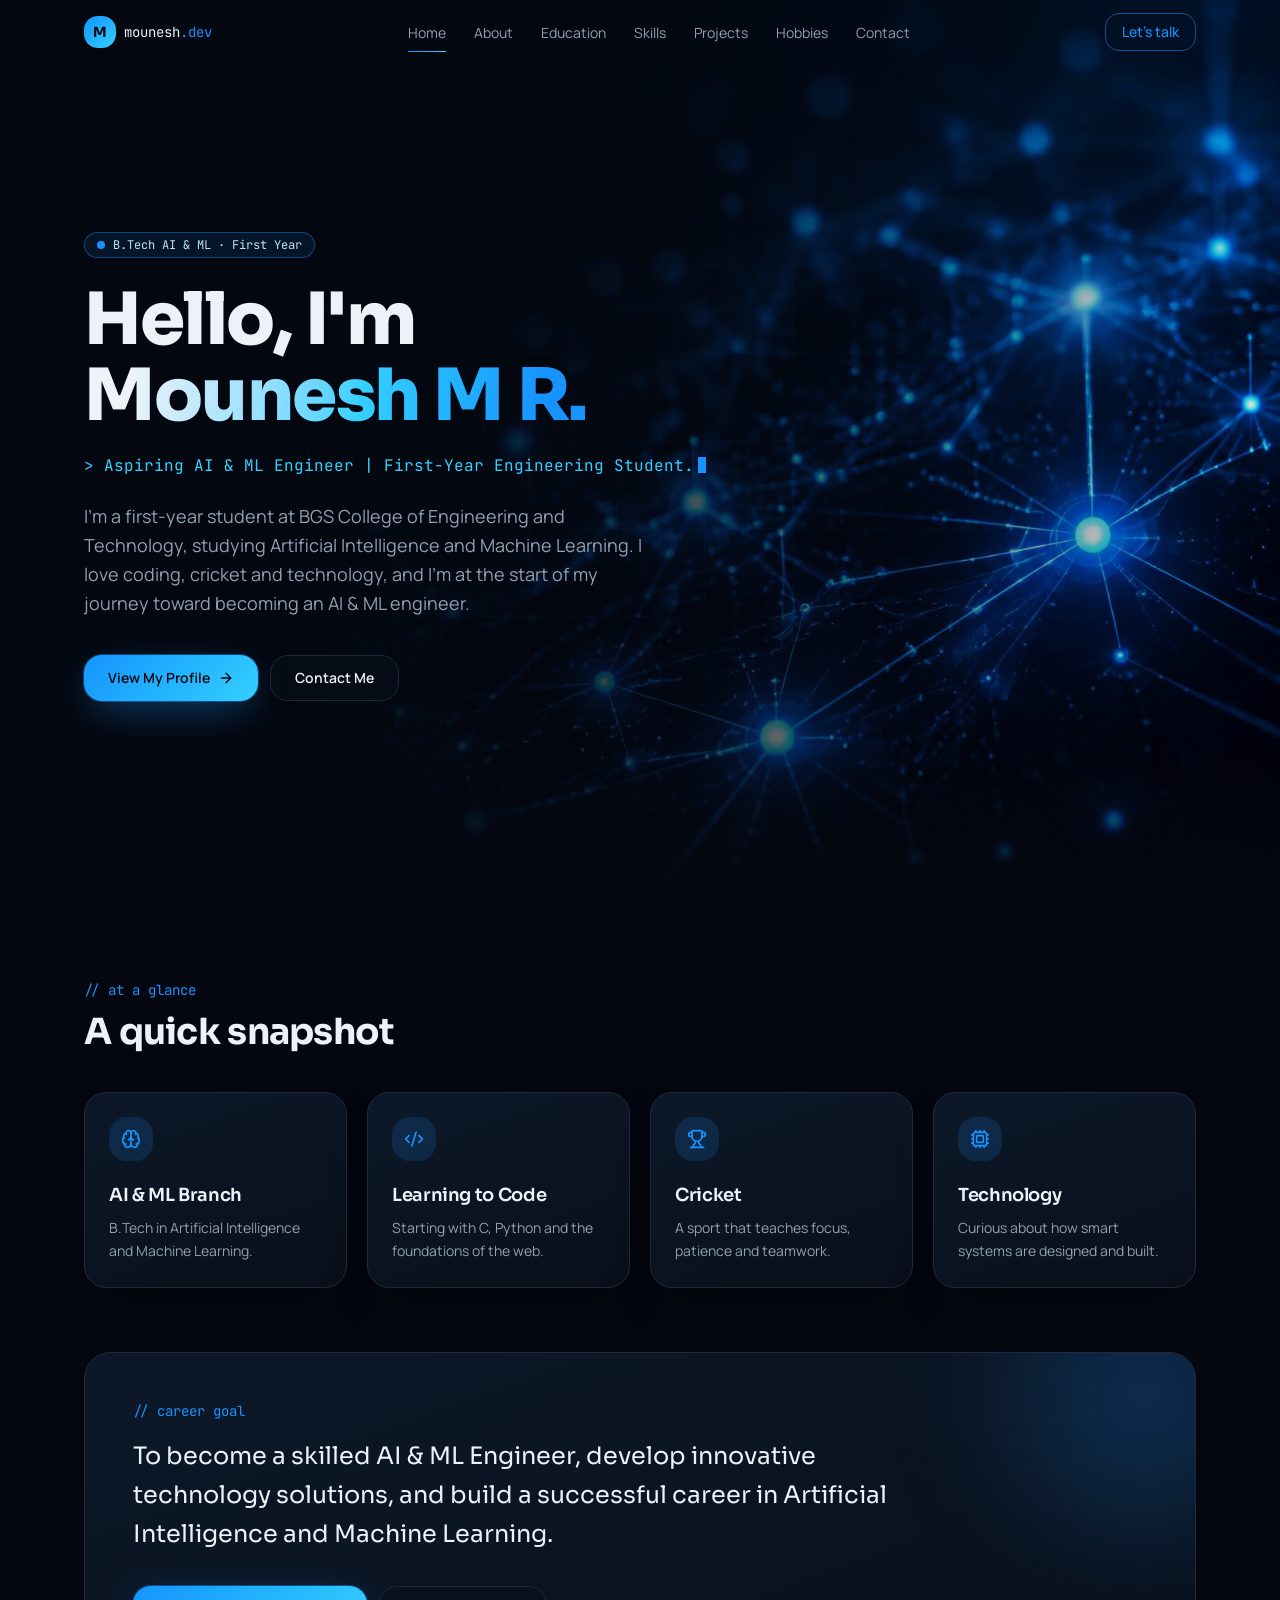
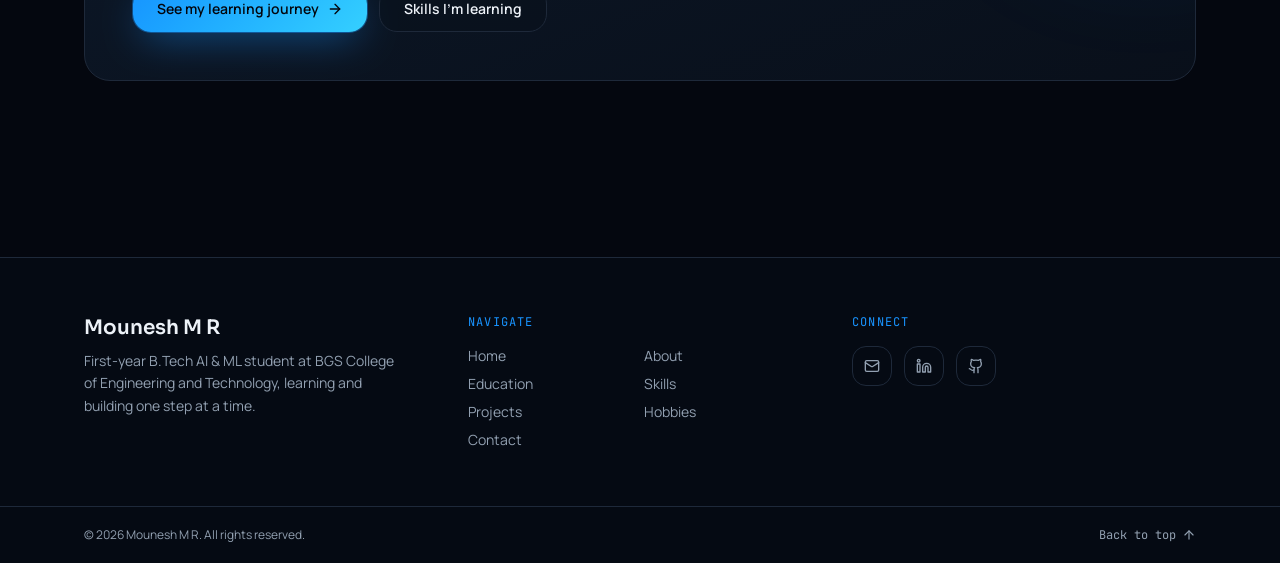
==== index.html @ 5f182b71 "Add portfolio files" ====
<!DOCTYPE html><html lang="en" data-tsd-source="/src/routes/__root.tsx:119:5"><head data-tsd-source="/src/routes/__root.tsx:120:7"><meta charSet="utf-8"/><meta name="viewport" content="width=device-width, initial-scale=1"/><link rel="preload" as="image" href="assets/hero-tech.jpg"/><link rel="stylesheet" href="https://fonts.googleapis.com/css2?family=JetBrains+Mono:wght@400;500&amp;family=Manrope:wght@400;500;600;700&amp;family=Sora:wght@500;600;700;800&amp;display=swap" data-precedence="default"/><link rel="stylesheet" href="style.css" data-precedence="default"/><title>Mounesh M R — Aspiring AI &amp; ML Engineer | Portfolio</title><meta name="author" content="Mounesh M R"/><meta property="og:type" content="website"/><meta name="twitter:card" content="summary_large_image"/><meta name="theme-color" content="#0b1020"/><meta name="description" content="Hello, I&#x27;m Mounesh M R — a first-year B.Tech AI &amp; ML student at BGS College of Engineering and Technology."/><meta property="og:title" content="Mounesh M R — Aspiring AI &amp; ML Engineer"/><meta property="og:description" content="First-year engineering student exploring coding, AI and machine learning."/><link rel="preconnect" href="https://fonts.googleapis.com"/><link rel="preconnect" href="https://fonts.gstatic.com" crossorigin="anonymous"/><link rel="icon" href="favicon.ico" type="image/x-icon"/></head><body data-tsd-source="/src/routes/__root.tsx:123:7"><header class="fixed inset-x-0 top-0 z-50 transition-all duration-300 border-b border-transparent" data-tsd-source="/src/components/site/SiteNav.tsx:22:5"><nav class="mx-auto flex h-16 max-w-6xl items-center justify-between px-5" data-tsd-source="/src/components/site/SiteNav.tsx:28:7"><a class="group flex items-center gap-2 font-mono text-sm active" data-tsd-source="/src/components/site/SiteNav.tsx:29:9" href="index.html" data-status="active" aria-current="page"><span class="grid h-8 w-8 place-items-center rounded-lg bg-gradient-primary font-display text-sm font-bold text-primary-foreground transition-transform group-hover:rotate-6" data-tsd-source="/src/components/site/SiteNav.tsx:30:11">M</span><span class="text-foreground" data-tsd-source="/src/components/site/SiteNav.tsx:33:11">mounesh<span class="text-primary" data-tsd-source="/src/components/site/SiteNav.tsx:34:20">.dev</span></span></a><ul class="hidden items-center gap-1 lg:flex" data-tsd-source="/src/components/site/SiteNav.tsx:38:9"><li data-tsd-source="/src/components/site/SiteNav.tsx:40:13"><a class="relative rounded-md px-3 py-2 text-sm text-muted-foreground transition-colors hover:text-foreground text-foreground" data-tsd-source="/src/components/site/SiteNav.tsx:41:15" href="index.html" data-status="active" aria-current="page">Home<span class="absolute inset-x-3 -bottom-0.5 h-px origin-left bg-gradient-primary transition-transform duration-300 scale-x-100" data-tsd-source="/src/components/site/SiteNav.tsx:50:21"></span></a></li><li data-tsd-source="/src/components/site/SiteNav.tsx:40:13"><a class="relative rounded-md px-3 py-2 text-sm text-muted-foreground transition-colors hover:text-foreground" data-tsd-source="/src/components/site/SiteNav.tsx:41:15" href="about.html">About<span class="absolute inset-x-3 -bottom-0.5 h-px origin-left bg-gradient-primary transition-transform duration-300 scale-x-0" data-tsd-source="/src/components/site/SiteNav.tsx:50:21"></span></a></li><li data-tsd-source="/src/components/site/SiteNav.tsx:40:13"><a class="relative rounded-md px-3 py-2 text-sm text-muted-foreground transition-colors hover:text-foreground" data-tsd-source="/src/components/site/SiteNav.tsx:41:15" href="education.html">Education<span class="absolute inset-x-3 -bottom-0.5 h-px origin-left bg-gradient-primary transition-transform duration-300 scale-x-0" data-tsd-source="/src/components/site/SiteNav.tsx:50:21"></span></a></li><li data-tsd-source="/src/components/site/SiteNav.tsx:40:13"><a class="relative rounded-md px-3 py-2 text-sm text-muted-foreground transition-colors hover:text-foreground" data-tsd-source="/src/components/site/SiteNav.tsx:41:15" href="skills.html">Skills<span class="absolute inset-x-3 -bottom-0.5 h-px origin-left bg-gradient-primary transition-transform duration-300 scale-x-0" data-tsd-source="/src/components/site/SiteNav.tsx:50:21"></span></a></li><li data-tsd-source="/src/components/site/SiteNav.tsx:40:13"><a class="relative rounded-md px-3 py-2 text-sm text-muted-foreground transition-colors hover:text-foreground" data-tsd-source="/src/components/site/SiteNav.tsx:41:15" href="projects.html">Projects<span class="absolute inset-x-3 -bottom-0.5 h-px origin-left bg-gradient-primary transition-transform duration-300 scale-x-0" data-tsd-source="/src/components/site/SiteNav.tsx:50:21"></span></a></li><li data-tsd-source="/src/components/site/SiteNav.tsx:40:13"><a class="relative rounded-md px-3 py-2 text-sm text-muted-foreground transition-colors hover:text-foreground" data-tsd-source="/src/components/site/SiteNav.tsx:41:15" href="hobbies.html">Hobbies<span class="absolute inset-x-3 -bottom-0.5 h-px origin-left bg-gradient-primary transition-transform duration-300 scale-x-0" data-tsd-source="/src/components/site/SiteNav.tsx:50:21"></span></a></li><li data-tsd-source="/src/components/site/SiteNav.tsx:40:13"><a class="relative rounded-md px-3 py-2 text-sm text-muted-foreground transition-colors hover:text-foreground" data-tsd-source="/src/components/site/SiteNav.tsx:41:15" href="contact.html">Contact<span class="absolute inset-x-3 -bottom-0.5 h-px origin-left bg-gradient-primary transition-transform duration-300 scale-x-0" data-tsd-source="/src/components/site/SiteNav.tsx:50:21"></span></a></li></ul><a class="hidden rounded-lg border border-primary/50 px-4 py-2 text-sm font-medium text-primary transition-all hover:bg-primary hover:text-primary-foreground lg:inline-flex" data-tsd-source="/src/components/site/SiteNav.tsx:63:9" href="contact.html">Let&#x27;s talk</a><button type="button" aria-label="Open menu" aria-expanded="false" class="grid h-10 w-10 place-items-center rounded-lg border border-border text-foreground transition-colors hover:border-primary lg:hidden" data-tsd-source="/src/components/site/SiteNav.tsx:70:9"><svg xmlns="http://www.w3.org/2000/svg" width="24" height="24" viewBox="0 0 24 24" fill="none" stroke="currentColor" stroke-width="2" stroke-linecap="round" stroke-linejoin="round" class="lucide lucide-menu h-5 w-5" aria-hidden="true" data-tsd-source="/src/components/site/SiteNav.tsx:77:47"><path d="M4 5h16"></path><path d="M4 12h16"></path><path d="M4 19h16"></path></svg></button></nav><div class="overflow-hidden transition-[max-height] duration-300 lg:hidden max-h-0" data-tsd-source="/src/components/site/SiteNav.tsx:81:7"><ul class="mx-auto max-w-6xl space-y-1 px-5 pb-5" data-tsd-source="/src/components/site/SiteNav.tsx:87:9"><li data-tsd-source="/src/components/site/SiteNav.tsx:89:13"><a class="flex items-center gap-3 rounded-lg px-3 py-3 text-base text-muted-foreground transition-colors hover:bg-accent hover:text-foreground bg-accent text-foreground" data-tsd-source="/src/components/site/SiteNav.tsx:90:15" href="index.html" data-status="active" aria-current="page"><span class="font-mono text-xs text-primary" data-tsd-source="/src/components/site/SiteNav.tsx:96:17">01.</span>Home</a></li><li data-tsd-source="/src/components/site/SiteNav.tsx:89:13"><a class="flex items-center gap-3 rounded-lg px-3 py-3 text-base text-muted-foreground transition-colors hover:bg-accent hover:text-foreground" data-tsd-source="/src/components/site/SiteNav.tsx:90:15" href="about.html"><span class="font-mono text-xs text-primary" data-tsd-source="/src/components/site/SiteNav.tsx:96:17">02.</span>About</a></li><li data-tsd-source="/src/components/site/SiteNav.tsx:89:13"><a class="flex items-center gap-3 rounded-lg px-3 py-3 text-base text-muted-foreground transition-colors hover:bg-accent hover:text-foreground" data-tsd-source="/src/components/site/SiteNav.tsx:90:15" href="education.html"><span class="font-mono text-xs text-primary" data-tsd-source="/src/components/site/SiteNav.tsx:96:17">03.</span>Education</a></li><li data-tsd-source="/src/components/site/SiteNav.tsx:89:13"><a class="flex items-center gap-3 rounded-lg px-3 py-3 text-base text-muted-foreground transition-colors hover:bg-accent hover:text-foreground" data-tsd-source="/src/components/site/SiteNav.tsx:90:15" href="skills.html"><span class="font-mono text-xs text-primary" data-tsd-source="/src/components/site/SiteNav.tsx:96:17">04.</span>Skills</a></li><li data-tsd-source="/src/components/site/SiteNav.tsx:89:13"><a class="flex items-center gap-3 rounded-lg px-3 py-3 text-base text-muted-foreground transition-colors hover:bg-accent hover:text-foreground" data-tsd-source="/src/components/site/SiteNav.tsx:90:15" href="projects.html"><span class="font-mono text-xs text-primary" data-tsd-source="/src/components/site/SiteNav.tsx:96:17">05.</span>Projects</a></li><li data-tsd-source="/src/components/site/SiteNav.tsx:89:13"><a class="flex items-center gap-3 rounded-lg px-3 py-3 text-base text-muted-foreground transition-colors hover:bg-accent hover:text-foreground" data-tsd-source="/src/components/site/SiteNav.tsx:90:15" href="hobbies.html"><span class="font-mono text-xs text-primary" data-tsd-source="/src/components/site/SiteNav.tsx:96:17">06.</span>Hobbies</a></li><li data-tsd-source="/src/components/site/SiteNav.tsx:89:13"><a class="flex items-center gap-3 rounded-lg px-3 py-3 text-base text-muted-foreground transition-colors hover:bg-accent hover:text-foreground" data-tsd-source="/src/components/site/SiteNav.tsx:90:15" href="contact.html"><span class="font-mono text-xs text-primary" data-tsd-source="/src/components/site/SiteNav.tsx:96:17">07.</span>Contact</a></li></ul></div></header><main class="min-h-screen" data-tsd-source="/src/routes/__root.tsx:137:7"><section class="relative isolate flex min-h-[100svh] items-center overflow-hidden" data-tsd-source="/src/routes/index.tsx:37:7"><img src="assets/hero-tech.jpg" alt="" width="1920" height="1088" class="absolute inset-0 -z-20 h-full w-full object-cover object-right opacity-90" data-tsd-source="/src/routes/index.tsx:38:9"/><div class="absolute inset-0 -z-10 hero-fade" data-tsd-source="/src/routes/index.tsx:45:9"></div><div class="absolute inset-0 -z-10 bg-grid opacity-40" data-tsd-source="/src/routes/index.tsx:46:9"></div><div class="absolute inset-x-0 bottom-0 -z-10 h-40 bg-gradient-to-t from-background to-transparent" data-tsd-source="/src/routes/index.tsx:47:9"></div><div class="mx-auto w-full max-w-6xl px-5 pt-24 pb-16" data-tsd-source="/src/routes/index.tsx:49:9"><div class="max-w-2xl" data-tsd-source="/src/routes/index.tsx:50:11"><p class="animate-fade-up inline-flex items-center gap-2 rounded-full border border-primary/40 bg-primary/10 px-3 py-1 font-mono text-xs text-accent-foreground" data-tsd-source="/src/routes/index.tsx:51:13"><span class="h-2 w-2 rounded-full bg-primary animate-pulse-ring" data-tsd-source="/src/routes/index.tsx:52:15"></span>B.Tech AI &amp; ML · First Year</p><h1 class="animate-fade-up mt-6 text-5xl font-extrabold leading-[1.05] sm:text-6xl md:text-7xl" style="animation-delay:100ms" data-tsd-source="/src/routes/index.tsx:56:13">Hello, I&#x27;m <br data-tsd-source="/src/routes/index.tsx:60:26"/><span class="text-gradient" data-tsd-source="/src/routes/index.tsx:61:15">Mounesh M R.</span></h1><p class="animate-fade-up mt-5 font-mono text-sm text-primary-glow sm:text-base" style="animation-delay:200ms" data-tsd-source="/src/routes/index.tsx:64:13">&gt; Aspiring AI &amp; ML Engineer | First-Year Engineering Student.<span class="animate-blink ml-1 inline-block h-4 w-2 translate-y-0.5 bg-primary" data-tsd-source="/src/routes/index.tsx:69:15"></span></p><p class="animate-fade-up mt-6 max-w-xl text-base leading-relaxed text-muted-foreground sm:text-lg" style="animation-delay:300ms" data-tsd-source="/src/routes/index.tsx:72:13">I&#x27;m a first-year student at BGS College of Engineering and Technology, studying Artificial Intelligence and Machine Learning. I love coding, cricket and technology, and I&#x27;m at the start of my journey toward becoming an AI &amp; ML engineer.</p><div class="animate-fade-up mt-9 flex flex-wrap gap-3" style="animation-delay:400ms" data-tsd-source="/src/routes/index.tsx:81:13"><a class="group inline-flex items-center justify-center gap-2 rounded-xl bg-gradient-primary px-6 py-3 text-sm font-semibold text-primary-foreground shadow-glow transition-all duration-300 hover:-translate-y-0.5 hover:brightness-110 focus-visible:outline-none focus-visible:ring-2 focus-visible:ring-ring focus-visible:ring-offset-2 focus-visible:ring-offset-background" data-tsd-source="/src/routes/index.tsx:85:15" href="about.html">View My Profile<svg xmlns="http://www.w3.org/2000/svg" width="24" height="24" viewBox="0 0 24 24" fill="none" stroke="currentColor" stroke-width="2" stroke-linecap="round" stroke-linejoin="round" class="lucide lucide-arrow-right h-4 w-4 transition-transform group-hover:translate-x-1" aria-hidden="true" data-tsd-source="/src/routes/index.tsx:87:17"><path d="M5 12h14"></path><path d="m12 5 7 7-7 7"></path></svg></a><a class="group inline-flex items-center justify-center gap-2 rounded-xl border border-border bg-card/50 px-6 py-3 text-sm font-semibold text-foreground transition-all duration-300 hover:-translate-y-0.5 hover:border-primary hover:text-primary focus-visible:outline-none focus-visible:ring-2 focus-visible:ring-ring" data-tsd-source="/src/routes/index.tsx:89:15" href="contact.html">Contact Me</a></div></div></div></section><section class="mx-auto max-w-6xl px-5 py-20" data-tsd-source="/src/routes/index.tsx:97:7"><div data-visible="false" style="transition-delay:0ms" class="reveal" data-tsd-source="/src/components/site/Reveal.tsx:33:5"><p class="font-mono text-sm text-primary" data-tsd-source="/src/routes/index.tsx:99:11">// at a glance</p><h2 class="mt-3 text-3xl font-bold md:text-4xl" data-tsd-source="/src/routes/index.tsx:100:11">A quick snapshot</h2></div><div class="mt-10 grid gap-5 sm:grid-cols-2 lg:grid-cols-4" data-tsd-source="/src/routes/index.tsx:102:9"><div data-visible="false" style="transition-delay:0ms" class="reveal" data-tsd-source="/src/components/site/Reveal.tsx:33:5"><div class="card-interactive h-full rounded-2xl border border-border bg-gradient-card p-6 shadow-card" data-tsd-source="/src/routes/index.tsx:105:15"><span class="grid h-11 w-11 place-items-center rounded-xl bg-primary/15 text-primary" data-tsd-source="/src/routes/index.tsx:106:17"><svg xmlns="http://www.w3.org/2000/svg" width="24" height="24" viewBox="0 0 24 24" fill="none" stroke="currentColor" stroke-width="2" stroke-linecap="round" stroke-linejoin="round" class="lucide lucide-brain h-5 w-5" aria-hidden="true" data-tsd-source="/src/routes/index.tsx:107:19"><path d="M12 18V5"></path><path d="M15 13a4.17 4.17 0 0 1-3-4 4.17 4.17 0 0 1-3 4"></path><path d="M17.598 6.5A3 3 0 1 0 12 5a3 3 0 1 0-5.598 1.5"></path><path d="M17.997 5.125a4 4 0 0 1 2.526 5.77"></path><path d="M18 18a4 4 0 0 0 2-7.464"></path><path d="M19.967 17.483A4 4 0 1 1 12 18a4 4 0 1 1-7.967-.517"></path><path d="M6 18a4 4 0 0 1-2-7.464"></path><path d="M6.003 5.125a4 4 0 0 0-2.526 5.77"></path></svg></span><h3 class="mt-5 text-lg font-semibold" data-tsd-source="/src/routes/index.tsx:109:17">AI &amp; ML Branch</h3><p class="mt-2 text-sm leading-relaxed text-muted-foreground" data-tsd-source="/src/routes/index.tsx:110:17">B.Tech in Artificial Intelligence and Machine Learning.</p></div></div><div data-visible="false" style="transition-delay:90ms" class="reveal" data-tsd-source="/src/components/site/Reveal.tsx:33:5"><div class="card-interactive h-full rounded-2xl border border-border bg-gradient-card p-6 shadow-card" data-tsd-source="/src/routes/index.tsx:105:15"><span class="grid h-11 w-11 place-items-center rounded-xl bg-primary/15 text-primary" data-tsd-source="/src/routes/index.tsx:106:17"><svg xmlns="http://www.w3.org/2000/svg" width="24" height="24" viewBox="0 0 24 24" fill="none" stroke="currentColor" stroke-width="2" stroke-linecap="round" stroke-linejoin="round" class="lucide lucide-code-xml h-5 w-5" aria-hidden="true" data-tsd-source="/src/routes/index.tsx:107:19"><path d="m18 16 4-4-4-4"></path><path d="m6 8-4 4 4 4"></path><path d="m14.5 4-5 16"></path></svg></span><h3 class="mt-5 text-lg font-semibold" data-tsd-source="/src/routes/index.tsx:109:17">Learning to Code</h3><p class="mt-2 text-sm leading-relaxed text-muted-foreground" data-tsd-source="/src/routes/index.tsx:110:17">Starting with C, Python and the foundations of the web.</p></div></div><div data-visible="false" style="transition-delay:180ms" class="reveal" data-tsd-source="/src/components/site/Reveal.tsx:33:5"><div class="card-interactive h-full rounded-2xl border border-border bg-gradient-card p-6 shadow-card" data-tsd-source="/src/routes/index.tsx:105:15"><span class="grid h-11 w-11 place-items-center rounded-xl bg-primary/15 text-primary" data-tsd-source="/src/routes/index.tsx:106:17"><svg xmlns="http://www.w3.org/2000/svg" width="24" height="24" viewBox="0 0 24 24" fill="none" stroke="currentColor" stroke-width="2" stroke-linecap="round" stroke-linejoin="round" class="lucide lucide-trophy h-5 w-5" aria-hidden="true" data-tsd-source="/src/routes/index.tsx:107:19"><path d="M10 14.66v1.626a2 2 0 0 1-.976 1.696A5 5 0 0 0 7 21.978"></path><path d="M14 14.66v1.626a2 2 0 0 0 .976 1.696A5 5 0 0 1 17 21.978"></path><path d="M18 9h1.5a1 1 0 0 0 0-5H18"></path><path d="M4 22h16"></path><path d="M6 9a6 6 0 0 0 12 0V3a1 1 0 0 0-1-1H7a1 1 0 0 0-1 1z"></path><path d="M6 9H4.5a1 1 0 0 1 0-5H6"></path></svg></span><h3 class="mt-5 text-lg font-semibold" data-tsd-source="/src/routes/index.tsx:109:17">Cricket</h3><p class="mt-2 text-sm leading-relaxed text-muted-foreground" data-tsd-source="/src/routes/index.tsx:110:17">A sport that teaches focus, patience and teamwork.</p></div></div><div data-visible="false" style="transition-delay:270ms" class="reveal" data-tsd-source="/src/components/site/Reveal.tsx:33:5"><div class="card-interactive h-full rounded-2xl border border-border bg-gradient-card p-6 shadow-card" data-tsd-source="/src/routes/index.tsx:105:15"><span class="grid h-11 w-11 place-items-center rounded-xl bg-primary/15 text-primary" data-tsd-source="/src/routes/index.tsx:106:17"><svg xmlns="http://www.w3.org/2000/svg" width="24" height="24" viewBox="0 0 24 24" fill="none" stroke="currentColor" stroke-width="2" stroke-linecap="round" stroke-linejoin="round" class="lucide lucide-cpu h-5 w-5" aria-hidden="true" data-tsd-source="/src/routes/index.tsx:107:19"><path d="M12 20v2"></path><path d="M12 2v2"></path><path d="M17 20v2"></path><path d="M17 2v2"></path><path d="M2 12h2"></path><path d="M2 17h2"></path><path d="M2 7h2"></path><path d="M20 12h2"></path><path d="M20 17h2"></path><path d="M20 7h2"></path><path d="M7 20v2"></path><path d="M7 2v2"></path><rect x="4" y="4" width="16" height="16" rx="2"></rect><rect x="8" y="8" width="8" height="8" rx="1"></rect></svg></span><h3 class="mt-5 text-lg font-semibold" data-tsd-source="/src/routes/index.tsx:109:17">Technology</h3><p class="mt-2 text-sm leading-relaxed text-muted-foreground" data-tsd-source="/src/routes/index.tsx:110:17">Curious about how smart systems are designed and built.</p></div></div></div><div data-visible="false" style="transition-delay:0ms" class="reveal mt-16" data-tsd-source="/src/components/site/Reveal.tsx:33:5"><div class="relative overflow-hidden rounded-3xl border border-border bg-gradient-card p-8 md:p-12" data-tsd-source="/src/routes/index.tsx:117:11"><div class="pointer-events-none absolute -right-20 -top-20 h-64 w-64 rounded-full bg-primary/20 blur-3xl" data-tsd-source="/src/routes/index.tsx:118:13"></div><p class="font-mono text-sm text-primary" data-tsd-source="/src/routes/index.tsx:119:13">// career goal</p><p class="mt-4 max-w-3xl font-display text-xl leading-relaxed md:text-2xl" data-tsd-source="/src/routes/index.tsx:120:13">To become a skilled AI &amp; ML Engineer, develop innovative technology solutions, and build a successful career in Artificial Intelligence and Machine Learning.</p><div class="mt-8 flex flex-wrap gap-3" data-tsd-source="/src/routes/index.tsx:124:13"><a class="group inline-flex items-center justify-center gap-2 rounded-xl bg-gradient-primary px-6 py-3 text-sm font-semibold text-primary-foreground shadow-glow transition-all duration-300 hover:-translate-y-0.5 hover:brightness-110 focus-visible:outline-none focus-visible:ring-2 focus-visible:ring-ring focus-visible:ring-offset-2 focus-visible:ring-offset-background" data-tsd-source="/src/routes/index.tsx:125:15" href="projects.html">See my learning journey<svg xmlns="http://www.w3.org/2000/svg" width="24" height="24" viewBox="0 0 24 24" fill="none" stroke="currentColor" stroke-width="2" stroke-linecap="round" stroke-linejoin="round" class="lucide lucide-arrow-right h-4 w-4 transition-transform group-hover:translate-x-1" aria-hidden="true" data-tsd-source="/src/routes/index.tsx:127:17"><path d="M5 12h14"></path><path d="m12 5 7 7-7 7"></path></svg></a><a class="group inline-flex items-center justify-center gap-2 rounded-xl border border-border bg-card/50 px-6 py-3 text-sm font-semibold text-foreground transition-all duration-300 hover:-translate-y-0.5 hover:border-primary hover:text-primary focus-visible:outline-none focus-visible:ring-2 focus-visible:ring-ring" data-tsd-source="/src/routes/index.tsx:129:15" href="skills.html">Skills I&#x27;m learning</a></div></div></div></section></main><footer class="relative mt-24 border-t border-border bg-card/40" data-tsd-source="/src/components/site/SiteFooter.tsx:7:5"><div class="mx-auto grid max-w-6xl gap-10 px-5 py-14 md:grid-cols-3" data-tsd-source="/src/components/site/SiteFooter.tsx:8:7"><div data-tsd-source="/src/components/site/SiteFooter.tsx:9:9"><p class="font-display text-xl font-semibold" data-tsd-source="/src/components/site/SiteFooter.tsx:10:11">Mounesh M R</p><p class="mt-2 max-w-xs text-sm leading-relaxed text-muted-foreground" data-tsd-source="/src/components/site/SiteFooter.tsx:11:11">First-year B.Tech AI &amp; ML student at BGS College of Engineering and Technology, learning and building one step at a time.</p></div><div data-tsd-source="/src/components/site/SiteFooter.tsx:17:9"><p class="font-mono text-xs uppercase tracking-widest text-primary" data-tsd-source="/src/components/site/SiteFooter.tsx:18:11">Navigate</p><ul class="mt-4 grid grid-cols-2 gap-2 text-sm" data-tsd-source="/src/components/site/SiteFooter.tsx:19:11"><li data-tsd-source="/src/components/site/SiteFooter.tsx:21:15"><a class="text-muted-foreground transition-colors hover:text-primary active" data-tsd-source="/src/components/site/SiteFooter.tsx:22:17" href="index.html" data-status="active" aria-current="page">Home</a></li><li data-tsd-source="/src/components/site/SiteFooter.tsx:21:15"><a class="text-muted-foreground transition-colors hover:text-primary" data-tsd-source="/src/components/site/SiteFooter.tsx:22:17" href="about.html">About</a></li><li data-tsd-source="/src/components/site/SiteFooter.tsx:21:15"><a class="text-muted-foreground transition-colors hover:text-primary" data-tsd-source="/src/components/site/SiteFooter.tsx:22:17" href="education.html">Education</a></li><li data-tsd-source="/src/components/site/SiteFooter.tsx:21:15"><a class="text-muted-foreground transition-colors hover:text-primary" data-tsd-source="/src/components/site/SiteFooter.tsx:22:17" href="skills.html">Skills</a></li><li data-tsd-source="/src/components/site/SiteFooter.tsx:21:15"><a class="text-muted-foreground transition-colors hover:text-primary" data-tsd-source="/src/components/site/SiteFooter.tsx:22:17" href="projects.html">Projects</a></li><li data-tsd-source="/src/components/site/SiteFooter.tsx:21:15"><a class="text-muted-foreground transition-colors hover:text-primary" data-tsd-source="/src/components/site/SiteFooter.tsx:22:17" href="hobbies.html">Hobbies</a></li><li data-tsd-source="/src/components/site/SiteFooter.tsx:21:15"><a class="text-muted-foreground transition-colors hover:text-primary" data-tsd-source="/src/components/site/SiteFooter.tsx:22:17" href="contact.html">Contact</a></li></ul></div><div data-tsd-source="/src/components/site/SiteFooter.tsx:30:9"><p class="font-mono text-xs uppercase tracking-widest text-primary" data-tsd-source="/src/components/site/SiteFooter.tsx:31:11">Connect</p><div class="mt-4 flex gap-3" data-tsd-source="/src/components/site/SiteFooter.tsx:32:11"><a href="mailto:your.email@example.com" rel="noreferrer" aria-label="Email" class="grid h-10 w-10 place-items-center rounded-lg border border-border text-muted-foreground transition-all hover:-translate-y-1 hover:border-primary hover:text-primary" data-tsd-source="/src/components/site/SiteFooter.tsx:38:15"><svg xmlns="http://www.w3.org/2000/svg" width="24" height="24" viewBox="0 0 24 24" fill="none" stroke="currentColor" stroke-width="2" stroke-linecap="round" stroke-linejoin="round" class="lucide lucide-mail h-4 w-4" aria-hidden="true" data-tsd-source="/src/components/site/SiteFooter.tsx:46:17"><path d="m22 7-8.991 5.727a2 2 0 0 1-2.009 0L2 7"></path><rect x="2" y="4" width="20" height="16" rx="2"></rect></svg></a><a href="https://www.linkedin.com/in/your-profile" target="_blank" rel="noreferrer" aria-label="LinkedIn" class="grid h-10 w-10 place-items-center rounded-lg border border-border text-muted-foreground transition-all hover:-translate-y-1 hover:border-primary hover:text-primary" data-tsd-source="/src/components/site/SiteFooter.tsx:38:15"><svg xmlns="http://www.w3.org/2000/svg" width="24" height="24" viewBox="0 0 24 24" fill="none" stroke="currentColor" stroke-width="2" stroke-linecap="round" stroke-linejoin="round" class="lucide lucide-linkedin h-4 w-4" aria-hidden="true" data-tsd-source="/src/components/site/SiteFooter.tsx:46:17"><path d="M16 8a6 6 0 0 1 6 6v7h-4v-7a2 2 0 0 0-2-2 2 2 0 0 0-2 2v7h-4v-7a6 6 0 0 1 6-6z"></path><rect width="4" height="12" x="2" y="9"></rect><circle cx="4" cy="4" r="2"></circle></svg></a><a href="https://github.com/your-username" target="_blank" rel="noreferrer" aria-label="GitHub" class="grid h-10 w-10 place-items-center rounded-lg border border-border text-muted-foreground transition-all hover:-translate-y-1 hover:border-primary hover:text-primary" data-tsd-source="/src/components/site/SiteFooter.tsx:38:15"><svg xmlns="http://www.w3.org/2000/svg" width="24" height="24" viewBox="0 0 24 24" fill="none" stroke="currentColor" stroke-width="2" stroke-linecap="round" stroke-linejoin="round" class="lucide lucide-github h-4 w-4" aria-hidden="true" data-tsd-source="/src/components/site/SiteFooter.tsx:46:17"><path d="M15 22v-4a4.8 4.8 0 0 0-1-3.5c3 0 6-2 6-5.5.08-1.25-.27-2.48-1-3.5.28-1.15.28-2.35 0-3.5 0 0-1 0-3 1.5-2.64-.5-5.36-.5-8 0C6 2 5 2 5 2c-.3 1.15-.3 2.35 0 3.5A5.403 5.403 0 0 0 4 9c0 3.5 3 5.5 6 5.5-.39.49-.68 1.05-.85 1.65-.17.6-.22 1.23-.15 1.85v4"></path><path d="M9 18c-4.51 2-5-2-7-2"></path></svg></a></div></div></div><div class="border-t border-border" data-tsd-source="/src/components/site/SiteFooter.tsx:53:7"><div class="mx-auto flex max-w-6xl flex-col items-center justify-between gap-3 px-5 py-5 text-xs text-muted-foreground sm:flex-row" data-tsd-source="/src/components/site/SiteFooter.tsx:54:9"><p data-tsd-source="/src/components/site/SiteFooter.tsx:55:11">© 2026 Mounesh M R. All rights reserved.</p><button type="button" class="inline-flex items-center gap-1.5 font-mono transition-colors hover:text-primary" data-tsd-source="/src/components/site/SiteFooter.tsx:56:11">Back to top <svg xmlns="http://www.w3.org/2000/svg" width="24" height="24" viewBox="0 0 24 24" fill="none" stroke="currentColor" stroke-width="2" stroke-linecap="round" stroke-linejoin="round" class="lucide lucide-arrow-up h-3.5 w-3.5" aria-hidden="true" data-tsd-source="/src/components/site/SiteFooter.tsx:61:25"><path d="m5 12 7-7 7 7"></path><path d="M12 19V5"></path></svg></button></div></div></footer><script src="script.js"></script></body></html>
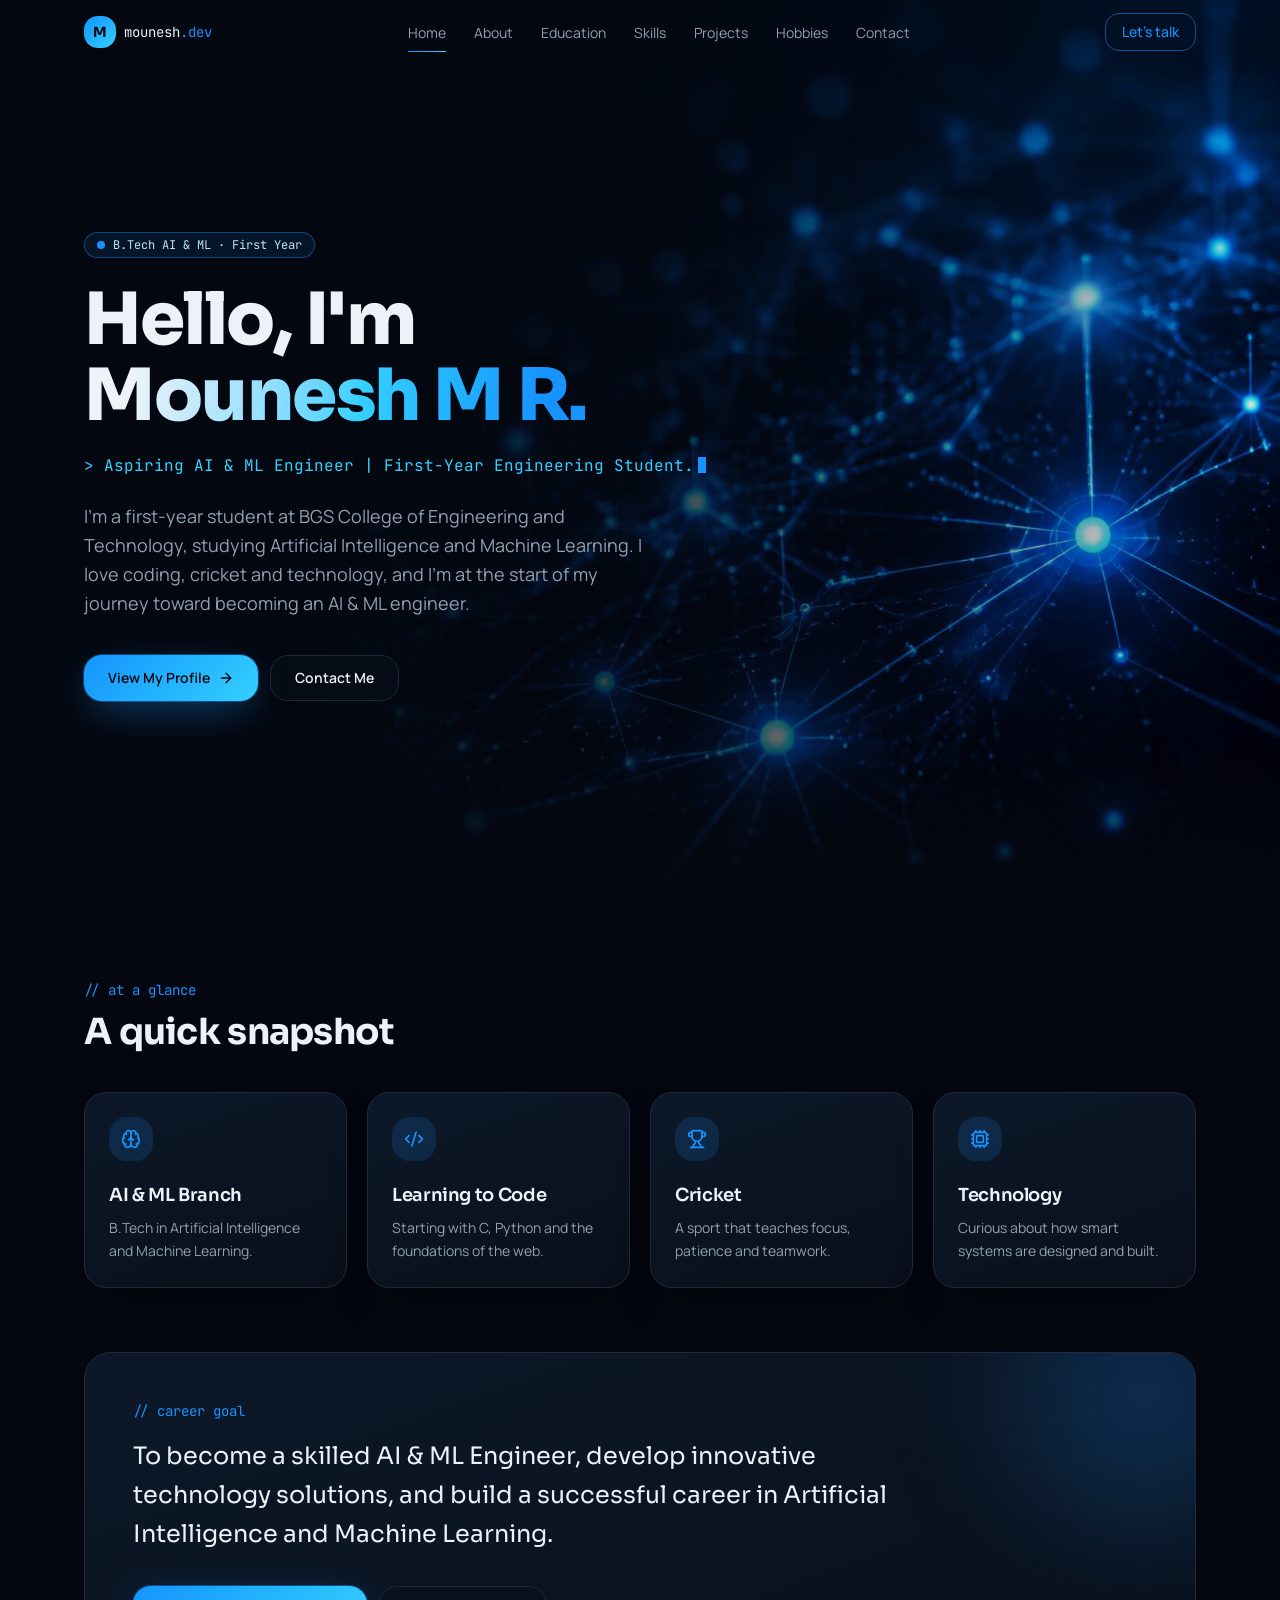
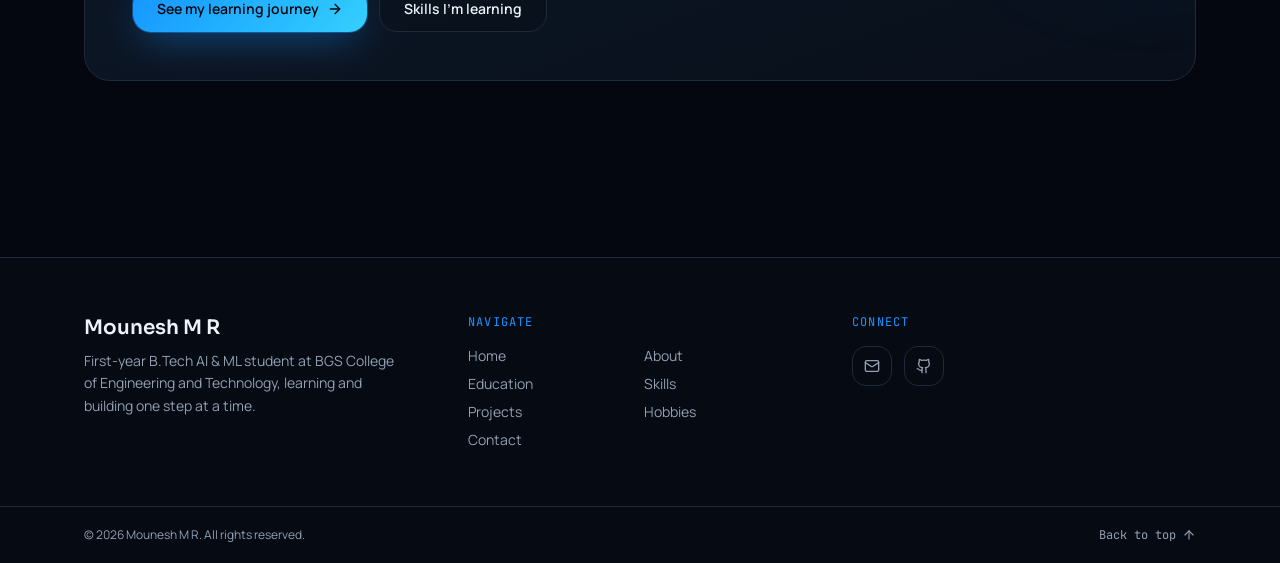
==== commit 014a3bad: "Update email and GitHub, remove LinkedIn and Instagram links" ====
--- a/index.html
+++ b/index.html
@@ -1 +1 @@
-<!DOCTYPE html><html lang="en" data-tsd-source="/src/routes/__root.tsx:119:5"><head data-tsd-source="/src/routes/__root.tsx:120:7"><meta charSet="utf-8"/><meta name="viewport" content="width=device-width, initial-scale=1"/><link rel="preload" as="image" href="assets/hero-tech.jpg"/><link rel="stylesheet" href="https://fonts.googleapis.com/css2?family=JetBrains+Mono:wght@400;500&amp;family=Manrope:wght@400;500;600;700&amp;family=Sora:wght@500;600;700;800&amp;display=swap" data-precedence="default"/><link rel="stylesheet" href="style.css" data-precedence="default"/><title>Mounesh M R — Aspiring AI &amp; ML Engineer | Portfolio</title><meta name="author" content="Mounesh M R"/><meta property="og:type" content="website"/><meta name="twitter:card" content="summary_large_image"/><meta name="theme-color" content="#0b1020"/><meta name="description" content="Hello, I&#x27;m Mounesh M R — a first-year B.Tech AI &amp; ML student at BGS College of Engineering and Technology."/><meta property="og:title" content="Mounesh M R — Aspiring AI &amp; ML Engineer"/><meta property="og:description" content="First-year engineering student exploring coding, AI and machine learning."/><link rel="preconnect" href="https://fonts.googleapis.com"/><link rel="preconnect" href="https://fonts.gstatic.com" crossorigin="anonymous"/><link rel="icon" href="favicon.ico" type="image/x-icon"/></head><body data-tsd-source="/src/routes/__root.tsx:123:7"><header class="fixed inset-x-0 top-0 z-50 transition-all duration-300 border-b border-transparent" data-tsd-source="/src/components/site/SiteNav.tsx:22:5"><nav class="mx-auto flex h-16 max-w-6xl items-center justify-between px-5" data-tsd-source="/src/components/site/SiteNav.tsx:28:7"><a class="group flex items-center gap-2 font-mono text-sm active" data-tsd-source="/src/components/site/SiteNav.tsx:29:9" href="index.html" data-status="active" aria-current="page"><span class="grid h-8 w-8 place-items-center rounded-lg bg-gradient-primary font-display text-sm font-bold text-primary-foreground transition-transform group-hover:rotate-6" data-tsd-source="/src/components/site/SiteNav.tsx:30:11">M</span><span class="text-foreground" data-tsd-source="/src/components/site/SiteNav.tsx:33:11">mounesh<span class="text-primary" data-tsd-source="/src/components/site/SiteNav.tsx:34:20">.dev</span></span></a><ul class="hidden items-center gap-1 lg:flex" data-tsd-source="/src/components/site/SiteNav.tsx:38:9"><li data-tsd-source="/src/components/site/SiteNav.tsx:40:13"><a class="relative rounded-md px-3 py-2 text-sm text-muted-foreground transition-colors hover:text-foreground text-foreground" data-tsd-source="/src/components/site/SiteNav.tsx:41:15" href="index.html" data-status="active" aria-current="page">Home<span class="absolute inset-x-3 -bottom-0.5 h-px origin-left bg-gradient-primary transition-transform duration-300 scale-x-100" data-tsd-source="/src/components/site/SiteNav.tsx:50:21"></span></a></li><li data-tsd-source="/src/components/site/SiteNav.tsx:40:13"><a class="relative rounded-md px-3 py-2 text-sm text-muted-foreground transition-colors hover:text-foreground" data-tsd-source="/src/components/site/SiteNav.tsx:41:15" href="about.html">About<span class="absolute inset-x-3 -bottom-0.5 h-px origin-left bg-gradient-primary transition-transform duration-300 scale-x-0" data-tsd-source="/src/components/site/SiteNav.tsx:50:21"></span></a></li><li data-tsd-source="/src/components/site/SiteNav.tsx:40:13"><a class="relative rounded-md px-3 py-2 text-sm text-muted-foreground transition-colors hover:text-foreground" data-tsd-source="/src/components/site/SiteNav.tsx:41:15" href="education.html">Education<span class="absolute inset-x-3 -bottom-0.5 h-px origin-left bg-gradient-primary transition-transform duration-300 scale-x-0" data-tsd-source="/src/components/site/SiteNav.tsx:50:21"></span></a></li><li data-tsd-source="/src/components/site/SiteNav.tsx:40:13"><a class="relative rounded-md px-3 py-2 text-sm text-muted-foreground transition-colors hover:text-foreground" data-tsd-source="/src/components/site/SiteNav.tsx:41:15" href="skills.html">Skills<span class="absolute inset-x-3 -bottom-0.5 h-px origin-left bg-gradient-primary transition-transform duration-300 scale-x-0" data-tsd-source="/src/components/site/SiteNav.tsx:50:21"></span></a></li><li data-tsd-source="/src/components/site/SiteNav.tsx:40:13"><a class="relative rounded-md px-3 py-2 text-sm text-muted-foreground transition-colors hover:text-foreground" data-tsd-source="/src/components/site/SiteNav.tsx:41:15" href="projects.html">Projects<span class="absolute inset-x-3 -bottom-0.5 h-px origin-left bg-gradient-primary transition-transform duration-300 scale-x-0" data-tsd-source="/src/components/site/SiteNav.tsx:50:21"></span></a></li><li data-tsd-source="/src/components/site/SiteNav.tsx:40:13"><a class="relative rounded-md px-3 py-2 text-sm text-muted-foreground transition-colors hover:text-foreground" data-tsd-source="/src/components/site/SiteNav.tsx:41:15" href="hobbies.html">Hobbies<span class="absolute inset-x-3 -bottom-0.5 h-px origin-left bg-gradient-primary transition-transform duration-300 scale-x-0" data-tsd-source="/src/components/site/SiteNav.tsx:50:21"></span></a></li><li data-tsd-source="/src/components/site/SiteNav.tsx:40:13"><a class="relative rounded-md px-3 py-2 text-sm text-muted-foreground transition-colors hover:text-foreground" data-tsd-source="/src/components/site/SiteNav.tsx:41:15" href="contact.html">Contact<span class="absolute inset-x-3 -bottom-0.5 h-px origin-left bg-gradient-primary transition-transform duration-300 scale-x-0" data-tsd-source="/src/components/site/SiteNav.tsx:50:21"></span></a></li></ul><a class="hidden rounded-lg border border-primary/50 px-4 py-2 text-sm font-medium text-primary transition-all hover:bg-primary hover:text-primary-foreground lg:inline-flex" data-tsd-source="/src/components/site/SiteNav.tsx:63:9" href="contact.html">Let&#x27;s talk</a><button type="button" aria-label="Open menu" aria-expanded="false" class="grid h-10 w-10 place-items-center rounded-lg border border-border text-foreground transition-colors hover:border-primary lg:hidden" data-tsd-source="/src/components/site/SiteNav.tsx:70:9"><svg xmlns="http://www.w3.org/2000/svg" width="24" height="24" viewBox="0 0 24 24" fill="none" stroke="currentColor" stroke-width="2" stroke-linecap="round" stroke-linejoin="round" class="lucide lucide-menu h-5 w-5" aria-hidden="true" data-tsd-source="/src/components/site/SiteNav.tsx:77:47"><path d="M4 5h16"></path><path d="M4 12h16"></path><path d="M4 19h16"></path></svg></button></nav><div class="overflow-hidden transition-[max-height] duration-300 lg:hidden max-h-0" data-tsd-source="/src/components/site/SiteNav.tsx:81:7"><ul class="mx-auto max-w-6xl space-y-1 px-5 pb-5" data-tsd-source="/src/components/site/SiteNav.tsx:87:9"><li data-tsd-source="/src/components/site/SiteNav.tsx:89:13"><a class="flex items-center gap-3 rounded-lg px-3 py-3 text-base text-muted-foreground transition-colors hover:bg-accent hover:text-foreground bg-accent text-foreground" data-tsd-source="/src/components/site/SiteNav.tsx:90:15" href="index.html" data-status="active" aria-current="page"><span class="font-mono text-xs text-primary" data-tsd-source="/src/components/site/SiteNav.tsx:96:17">01.</span>Home</a></li><li data-tsd-source="/src/components/site/SiteNav.tsx:89:13"><a class="flex items-center gap-3 rounded-lg px-3 py-3 text-base text-muted-foreground transition-colors hover:bg-accent hover:text-foreground" data-tsd-source="/src/components/site/SiteNav.tsx:90:15" href="about.html"><span class="font-mono text-xs text-primary" data-tsd-source="/src/components/site/SiteNav.tsx:96:17">02.</span>About</a></li><li data-tsd-source="/src/components/site/SiteNav.tsx:89:13"><a class="flex items-center gap-3 rounded-lg px-3 py-3 text-base text-muted-foreground transition-colors hover:bg-accent hover:text-foreground" data-tsd-source="/src/components/site/SiteNav.tsx:90:15" href="education.html"><span class="font-mono text-xs text-primary" data-tsd-source="/src/components/site/SiteNav.tsx:96:17">03.</span>Education</a></li><li data-tsd-source="/src/components/site/SiteNav.tsx:89:13"><a class="flex items-center gap-3 rounded-lg px-3 py-3 text-base text-muted-foreground transition-colors hover:bg-accent hover:text-foreground" data-tsd-source="/src/components/site/SiteNav.tsx:90:15" href="skills.html"><span class="font-mono text-xs text-primary" data-tsd-source="/src/components/site/SiteNav.tsx:96:17">04.</span>Skills</a></li><li data-tsd-source="/src/components/site/SiteNav.tsx:89:13"><a class="flex items-center gap-3 rounded-lg px-3 py-3 text-base text-muted-foreground transition-colors hover:bg-accent hover:text-foreground" data-tsd-source="/src/components/site/SiteNav.tsx:90:15" href="projects.html"><span class="font-mono text-xs text-primary" data-tsd-source="/src/components/site/SiteNav.tsx:96:17">05.</span>Projects</a></li><li data-tsd-source="/src/components/site/SiteNav.tsx:89:13"><a class="flex items-center gap-3 rounded-lg px-3 py-3 text-base text-muted-foreground transition-colors hover:bg-accent hover:text-foreground" data-tsd-source="/src/components/site/SiteNav.tsx:90:15" href="hobbies.html"><span class="font-mono text-xs text-primary" data-tsd-source="/src/components/site/SiteNav.tsx:96:17">06.</span>Hobbies</a></li><li data-tsd-source="/src/components/site/SiteNav.tsx:89:13"><a class="flex items-center gap-3 rounded-lg px-3 py-3 text-base text-muted-foreground transition-colors hover:bg-accent hover:text-foreground" data-tsd-source="/src/components/site/SiteNav.tsx:90:15" href="contact.html"><span class="font-mono text-xs text-primary" data-tsd-source="/src/components/site/SiteNav.tsx:96:17">07.</span>Contact</a></li></ul></div></header><main class="min-h-screen" data-tsd-source="/src/routes/__root.tsx:137:7"><section class="relative isolate flex min-h-[100svh] items-center overflow-hidden" data-tsd-source="/src/routes/index.tsx:37:7"><img src="assets/hero-tech.jpg" alt="" width="1920" height="1088" class="absolute inset-0 -z-20 h-full w-full object-cover object-right opacity-90" data-tsd-source="/src/routes/index.tsx:38:9"/><div class="absolute inset-0 -z-10 hero-fade" data-tsd-source="/src/routes/index.tsx:45:9"></div><div class="absolute inset-0 -z-10 bg-grid opacity-40" data-tsd-source="/src/routes/index.tsx:46:9"></div><div class="absolute inset-x-0 bottom-0 -z-10 h-40 bg-gradient-to-t from-background to-transparent" data-tsd-source="/src/routes/index.tsx:47:9"></div><div class="mx-auto w-full max-w-6xl px-5 pt-24 pb-16" data-tsd-source="/src/routes/index.tsx:49:9"><div class="max-w-2xl" data-tsd-source="/src/routes/index.tsx:50:11"><p class="animate-fade-up inline-flex items-center gap-2 rounded-full border border-primary/40 bg-primary/10 px-3 py-1 font-mono text-xs text-accent-foreground" data-tsd-source="/src/routes/index.tsx:51:13"><span class="h-2 w-2 rounded-full bg-primary animate-pulse-ring" data-tsd-source="/src/routes/index.tsx:52:15"></span>B.Tech AI &amp; ML · First Year</p><h1 class="animate-fade-up mt-6 text-5xl font-extrabold leading-[1.05] sm:text-6xl md:text-7xl" style="animation-delay:100ms" data-tsd-source="/src/routes/index.tsx:56:13">Hello, I&#x27;m <br data-tsd-source="/src/routes/index.tsx:60:26"/><span class="text-gradient" data-tsd-source="/src/routes/index.tsx:61:15">Mounesh M R.</span></h1><p class="animate-fade-up mt-5 font-mono text-sm text-primary-glow sm:text-base" style="animation-delay:200ms" data-tsd-source="/src/routes/index.tsx:64:13">&gt; Aspiring AI &amp; ML Engineer | First-Year Engineering Student.<span class="animate-blink ml-1 inline-block h-4 w-2 translate-y-0.5 bg-primary" data-tsd-source="/src/routes/index.tsx:69:15"></span></p><p class="animate-fade-up mt-6 max-w-xl text-base leading-relaxed text-muted-foreground sm:text-lg" style="animation-delay:300ms" data-tsd-source="/src/routes/index.tsx:72:13">I&#x27;m a first-year student at BGS College of Engineering and Technology, studying Artificial Intelligence and Machine Learning. I love coding, cricket and technology, and I&#x27;m at the start of my journey toward becoming an AI &amp; ML engineer.</p><div class="animate-fade-up mt-9 flex flex-wrap gap-3" style="animation-delay:400ms" data-tsd-source="/src/routes/index.tsx:81:13"><a class="group inline-flex items-center justify-center gap-2 rounded-xl bg-gradient-primary px-6 py-3 text-sm font-semibold text-primary-foreground shadow-glow transition-all duration-300 hover:-translate-y-0.5 hover:brightness-110 focus-visible:outline-none focus-visible:ring-2 focus-visible:ring-ring focus-visible:ring-offset-2 focus-visible:ring-offset-background" data-tsd-source="/src/routes/index.tsx:85:15" href="about.html">View My Profile<svg xmlns="http://www.w3.org/2000/svg" width="24" height="24" viewBox="0 0 24 24" fill="none" stroke="currentColor" stroke-width="2" stroke-linecap="round" stroke-linejoin="round" class="lucide lucide-arrow-right h-4 w-4 transition-transform group-hover:translate-x-1" aria-hidden="true" data-tsd-source="/src/routes/index.tsx:87:17"><path d="M5 12h14"></path><path d="m12 5 7 7-7 7"></path></svg></a><a class="group inline-flex items-center justify-center gap-2 rounded-xl border border-border bg-card/50 px-6 py-3 text-sm font-semibold text-foreground transition-all duration-300 hover:-translate-y-0.5 hover:border-primary hover:text-primary focus-visible:outline-none focus-visible:ring-2 focus-visible:ring-ring" data-tsd-source="/src/routes/index.tsx:89:15" href="contact.html">Contact Me</a></div></div></div></section><section class="mx-auto max-w-6xl px-5 py-20" data-tsd-source="/src/routes/index.tsx:97:7"><div data-visible="false" style="transition-delay:0ms" class="reveal" data-tsd-source="/src/components/site/Reveal.tsx:33:5"><p class="font-mono text-sm text-primary" data-tsd-source="/src/routes/index.tsx:99:11">// at a glance</p><h2 class="mt-3 text-3xl font-bold md:text-4xl" data-tsd-source="/src/routes/index.tsx:100:11">A quick snapshot</h2></div><div class="mt-10 grid gap-5 sm:grid-cols-2 lg:grid-cols-4" data-tsd-source="/src/routes/index.tsx:102:9"><div data-visible="false" style="transition-delay:0ms" class="reveal" data-tsd-source="/src/components/site/Reveal.tsx:33:5"><div class="card-interactive h-full rounded-2xl border border-border bg-gradient-card p-6 shadow-card" data-tsd-source="/src/routes/index.tsx:105:15"><span class="grid h-11 w-11 place-items-center rounded-xl bg-primary/15 text-primary" data-tsd-source="/src/routes/index.tsx:106:17"><svg xmlns="http://www.w3.org/2000/svg" width="24" height="24" viewBox="0 0 24 24" fill="none" stroke="currentColor" stroke-width="2" stroke-linecap="round" stroke-linejoin="round" class="lucide lucide-brain h-5 w-5" aria-hidden="true" data-tsd-source="/src/routes/index.tsx:107:19"><path d="M12 18V5"></path><path d="M15 13a4.17 4.17 0 0 1-3-4 4.17 4.17 0 0 1-3 4"></path><path d="M17.598 6.5A3 3 0 1 0 12 5a3 3 0 1 0-5.598 1.5"></path><path d="M17.997 5.125a4 4 0 0 1 2.526 5.77"></path><path d="M18 18a4 4 0 0 0 2-7.464"></path><path d="M19.967 17.483A4 4 0 1 1 12 18a4 4 0 1 1-7.967-.517"></path><path d="M6 18a4 4 0 0 1-2-7.464"></path><path d="M6.003 5.125a4 4 0 0 0-2.526 5.77"></path></svg></span><h3 class="mt-5 text-lg font-semibold" data-tsd-source="/src/routes/index.tsx:109:17">AI &amp; ML Branch</h3><p class="mt-2 text-sm leading-relaxed text-muted-foreground" data-tsd-source="/src/routes/index.tsx:110:17">B.Tech in Artificial Intelligence and Machine Learning.</p></div></div><div data-visible="false" style="transition-delay:90ms" class="reveal" data-tsd-source="/src/components/site/Reveal.tsx:33:5"><div class="card-interactive h-full rounded-2xl border border-border bg-gradient-card p-6 shadow-card" data-tsd-source="/src/routes/index.tsx:105:15"><span class="grid h-11 w-11 place-items-center rounded-xl bg-primary/15 text-primary" data-tsd-source="/src/routes/index.tsx:106:17"><svg xmlns="http://www.w3.org/2000/svg" width="24" height="24" viewBox="0 0 24 24" fill="none" stroke="currentColor" stroke-width="2" stroke-linecap="round" stroke-linejoin="round" class="lucide lucide-code-xml h-5 w-5" aria-hidden="true" data-tsd-source="/src/routes/index.tsx:107:19"><path d="m18 16 4-4-4-4"></path><path d="m6 8-4 4 4 4"></path><path d="m14.5 4-5 16"></path></svg></span><h3 class="mt-5 text-lg font-semibold" data-tsd-source="/src/routes/index.tsx:109:17">Learning to Code</h3><p class="mt-2 text-sm leading-relaxed text-muted-foreground" data-tsd-source="/src/routes/index.tsx:110:17">Starting with C, Python and the foundations of the web.</p></div></div><div data-visible="false" style="transition-delay:180ms" class="reveal" data-tsd-source="/src/components/site/Reveal.tsx:33:5"><div class="card-interactive h-full rounded-2xl border border-border bg-gradient-card p-6 shadow-card" data-tsd-source="/src/routes/index.tsx:105:15"><span class="grid h-11 w-11 place-items-center rounded-xl bg-primary/15 text-primary" data-tsd-source="/src/routes/index.tsx:106:17"><svg xmlns="http://www.w3.org/2000/svg" width="24" height="24" viewBox="0 0 24 24" fill="none" stroke="currentColor" stroke-width="2" stroke-linecap="round" stroke-linejoin="round" class="lucide lucide-trophy h-5 w-5" aria-hidden="true" data-tsd-source="/src/routes/index.tsx:107:19"><path d="M10 14.66v1.626a2 2 0 0 1-.976 1.696A5 5 0 0 0 7 21.978"></path><path d="M14 14.66v1.626a2 2 0 0 0 .976 1.696A5 5 0 0 1 17 21.978"></path><path d="M18 9h1.5a1 1 0 0 0 0-5H18"></path><path d="M4 22h16"></path><path d="M6 9a6 6 0 0 0 12 0V3a1 1 0 0 0-1-1H7a1 1 0 0 0-1 1z"></path><path d="M6 9H4.5a1 1 0 0 1 0-5H6"></path></svg></span><h3 class="mt-5 text-lg font-semibold" data-tsd-source="/src/routes/index.tsx:109:17">Cricket</h3><p class="mt-2 text-sm leading-relaxed text-muted-foreground" data-tsd-source="/src/routes/index.tsx:110:17">A sport that teaches focus, patience and teamwork.</p></div></div><div data-visible="false" style="transition-delay:270ms" class="reveal" data-tsd-source="/src/components/site/Reveal.tsx:33:5"><div class="card-interactive h-full rounded-2xl border border-border bg-gradient-card p-6 shadow-card" data-tsd-source="/src/routes/index.tsx:105:15"><span class="grid h-11 w-11 place-items-center rounded-xl bg-primary/15 text-primary" data-tsd-source="/src/routes/index.tsx:106:17"><svg xmlns="http://www.w3.org/2000/svg" width="24" height="24" viewBox="0 0 24 24" fill="none" stroke="currentColor" stroke-width="2" stroke-linecap="round" stroke-linejoin="round" class="lucide lucide-cpu h-5 w-5" aria-hidden="true" data-tsd-source="/src/routes/index.tsx:107:19"><path d="M12 20v2"></path><path d="M12 2v2"></path><path d="M17 20v2"></path><path d="M17 2v2"></path><path d="M2 12h2"></path><path d="M2 17h2"></path><path d="M2 7h2"></path><path d="M20 12h2"></path><path d="M20 17h2"></path><path d="M20 7h2"></path><path d="M7 20v2"></path><path d="M7 2v2"></path><rect x="4" y="4" width="16" height="16" rx="2"></rect><rect x="8" y="8" width="8" height="8" rx="1"></rect></svg></span><h3 class="mt-5 text-lg font-semibold" data-tsd-source="/src/routes/index.tsx:109:17">Technology</h3><p class="mt-2 text-sm leading-relaxed text-muted-foreground" data-tsd-source="/src/routes/index.tsx:110:17">Curious about how smart systems are designed and built.</p></div></div></div><div data-visible="false" style="transition-delay:0ms" class="reveal mt-16" data-tsd-source="/src/components/site/Reveal.tsx:33:5"><div class="relative overflow-hidden rounded-3xl border border-border bg-gradient-card p-8 md:p-12" data-tsd-source="/src/routes/index.tsx:117:11"><div class="pointer-events-none absolute -right-20 -top-20 h-64 w-64 rounded-full bg-primary/20 blur-3xl" data-tsd-source="/src/routes/index.tsx:118:13"></div><p class="font-mono text-sm text-primary" data-tsd-source="/src/routes/index.tsx:119:13">// career goal</p><p class="mt-4 max-w-3xl font-display text-xl leading-relaxed md:text-2xl" data-tsd-source="/src/routes/index.tsx:120:13">To become a skilled AI &amp; ML Engineer, develop innovative technology solutions, and build a successful career in Artificial Intelligence and Machine Learning.</p><div class="mt-8 flex flex-wrap gap-3" data-tsd-source="/src/routes/index.tsx:124:13"><a class="group inline-flex items-center justify-center gap-2 rounded-xl bg-gradient-primary px-6 py-3 text-sm font-semibold text-primary-foreground shadow-glow transition-all duration-300 hover:-translate-y-0.5 hover:brightness-110 focus-visible:outline-none focus-visible:ring-2 focus-visible:ring-ring focus-visible:ring-offset-2 focus-visible:ring-offset-background" data-tsd-source="/src/routes/index.tsx:125:15" href="projects.html">See my learning journey<svg xmlns="http://www.w3.org/2000/svg" width="24" height="24" viewBox="0 0 24 24" fill="none" stroke="currentColor" stroke-width="2" stroke-linecap="round" stroke-linejoin="round" class="lucide lucide-arrow-right h-4 w-4 transition-transform group-hover:translate-x-1" aria-hidden="true" data-tsd-source="/src/routes/index.tsx:127:17"><path d="M5 12h14"></path><path d="m12 5 7 7-7 7"></path></svg></a><a class="group inline-flex items-center justify-center gap-2 rounded-xl border border-border bg-card/50 px-6 py-3 text-sm font-semibold text-foreground transition-all duration-300 hover:-translate-y-0.5 hover:border-primary hover:text-primary focus-visible:outline-none focus-visible:ring-2 focus-visible:ring-ring" data-tsd-source="/src/routes/index.tsx:129:15" href="skills.html">Skills I&#x27;m learning</a></div></div></div></section></main><footer class="relative mt-24 border-t border-border bg-card/40" data-tsd-source="/src/components/site/SiteFooter.tsx:7:5"><div class="mx-auto grid max-w-6xl gap-10 px-5 py-14 md:grid-cols-3" data-tsd-source="/src/components/site/SiteFooter.tsx:8:7"><div data-tsd-source="/src/components/site/SiteFooter.tsx:9:9"><p class="font-display text-xl font-semibold" data-tsd-source="/src/components/site/SiteFooter.tsx:10:11">Mounesh M R</p><p class="mt-2 max-w-xs text-sm leading-relaxed text-muted-foreground" data-tsd-source="/src/components/site/SiteFooter.tsx:11:11">First-year B.Tech AI &amp; ML student at BGS College of Engineering and Technology, learning and building one step at a time.</p></div><div data-tsd-source="/src/components/site/SiteFooter.tsx:17:9"><p class="font-mono text-xs uppercase tracking-widest text-primary" data-tsd-source="/src/components/site/SiteFooter.tsx:18:11">Navigate</p><ul class="mt-4 grid grid-cols-2 gap-2 text-sm" data-tsd-source="/src/components/site/SiteFooter.tsx:19:11"><li data-tsd-source="/src/components/site/SiteFooter.tsx:21:15"><a class="text-muted-foreground transition-colors hover:text-primary active" data-tsd-source="/src/components/site/SiteFooter.tsx:22:17" href="index.html" data-status="active" aria-current="page">Home</a></li><li data-tsd-source="/src/components/site/SiteFooter.tsx:21:15"><a class="text-muted-foreground transition-colors hover:text-primary" data-tsd-source="/src/components/site/SiteFooter.tsx:22:17" href="about.html">About</a></li><li data-tsd-source="/src/components/site/SiteFooter.tsx:21:15"><a class="text-muted-foreground transition-colors hover:text-primary" data-tsd-source="/src/components/site/SiteFooter.tsx:22:17" href="education.html">Education</a></li><li data-tsd-source="/src/components/site/SiteFooter.tsx:21:15"><a class="text-muted-foreground transition-colors hover:text-primary" data-tsd-source="/src/components/site/SiteFooter.tsx:22:17" href="skills.html">Skills</a></li><li data-tsd-source="/src/components/site/SiteFooter.tsx:21:15"><a class="text-muted-foreground transition-colors hover:text-primary" data-tsd-source="/src/components/site/SiteFooter.tsx:22:17" href="projects.html">Projects</a></li><li data-tsd-source="/src/components/site/SiteFooter.tsx:21:15"><a class="text-muted-foreground transition-colors hover:text-primary" data-tsd-source="/src/components/site/SiteFooter.tsx:22:17" href="hobbies.html">Hobbies</a></li><li data-tsd-source="/src/components/site/SiteFooter.tsx:21:15"><a class="text-muted-foreground transition-colors hover:text-primary" data-tsd-source="/src/components/site/SiteFooter.tsx:22:17" href="contact.html">Contact</a></li></ul></div><div data-tsd-source="/src/components/site/SiteFooter.tsx:30:9"><p class="font-mono text-xs uppercase tracking-widest text-primary" data-tsd-source="/src/components/site/SiteFooter.tsx:31:11">Connect</p><div class="mt-4 flex gap-3" data-tsd-source="/src/components/site/SiteFooter.tsx:32:11"><a href="mailto:your.email@example.com" rel="noreferrer" aria-label="Email" class="grid h-10 w-10 place-items-center rounded-lg border border-border text-muted-foreground transition-all hover:-translate-y-1 hover:border-primary hover:text-primary" data-tsd-source="/src/components/site/SiteFooter.tsx:38:15"><svg xmlns="http://www.w3.org/2000/svg" width="24" height="24" viewBox="0 0 24 24" fill="none" stroke="currentColor" stroke-width="2" stroke-linecap="round" stroke-linejoin="round" class="lucide lucide-mail h-4 w-4" aria-hidden="true" data-tsd-source="/src/components/site/SiteFooter.tsx:46:17"><path d="m22 7-8.991 5.727a2 2 0 0 1-2.009 0L2 7"></path><rect x="2" y="4" width="20" height="16" rx="2"></rect></svg></a><a href="https://www.linkedin.com/in/your-profile" target="_blank" rel="noreferrer" aria-label="LinkedIn" class="grid h-10 w-10 place-items-center rounded-lg border border-border text-muted-foreground transition-all hover:-translate-y-1 hover:border-primary hover:text-primary" data-tsd-source="/src/components/site/SiteFooter.tsx:38:15"><svg xmlns="http://www.w3.org/2000/svg" width="24" height="24" viewBox="0 0 24 24" fill="none" stroke="currentColor" stroke-width="2" stroke-linecap="round" stroke-linejoin="round" class="lucide lucide-linkedin h-4 w-4" aria-hidden="true" data-tsd-source="/src/components/site/SiteFooter.tsx:46:17"><path d="M16 8a6 6 0 0 1 6 6v7h-4v-7a2 2 0 0 0-2-2 2 2 0 0 0-2 2v7h-4v-7a6 6 0 0 1 6-6z"></path><rect width="4" height="12" x="2" y="9"></rect><circle cx="4" cy="4" r="2"></circle></svg></a><a href="https://github.com/your-username" target="_blank" rel="noreferrer" aria-label="GitHub" class="grid h-10 w-10 place-items-center rounded-lg border border-border text-muted-foreground transition-all hover:-translate-y-1 hover:border-primary hover:text-primary" data-tsd-source="/src/components/site/SiteFooter.tsx:38:15"><svg xmlns="http://www.w3.org/2000/svg" width="24" height="24" viewBox="0 0 24 24" fill="none" stroke="currentColor" stroke-width="2" stroke-linecap="round" stroke-linejoin="round" class="lucide lucide-github h-4 w-4" aria-hidden="true" data-tsd-source="/src/components/site/SiteFooter.tsx:46:17"><path d="M15 22v-4a4.8 4.8 0 0 0-1-3.5c3 0 6-2 6-5.5.08-1.25-.27-2.48-1-3.5.28-1.15.28-2.35 0-3.5 0 0-1 0-3 1.5-2.64-.5-5.36-.5-8 0C6 2 5 2 5 2c-.3 1.15-.3 2.35 0 3.5A5.403 5.403 0 0 0 4 9c0 3.5 3 5.5 6 5.5-.39.49-.68 1.05-.85 1.65-.17.6-.22 1.23-.15 1.85v4"></path><path d="M9 18c-4.51 2-5-2-7-2"></path></svg></a></div></div></div><div class="border-t border-border" data-tsd-source="/src/components/site/SiteFooter.tsx:53:7"><div class="mx-auto flex max-w-6xl flex-col items-center justify-between gap-3 px-5 py-5 text-xs text-muted-foreground sm:flex-row" data-tsd-source="/src/components/site/SiteFooter.tsx:54:9"><p data-tsd-source="/src/components/site/SiteFooter.tsx:55:11">© 2026 Mounesh M R. All rights reserved.</p><button type="button" class="inline-flex items-center gap-1.5 font-mono transition-colors hover:text-primary" data-tsd-source="/src/components/site/SiteFooter.tsx:56:11">Back to top <svg xmlns="http://www.w3.org/2000/svg" width="24" height="24" viewBox="0 0 24 24" fill="none" stroke="currentColor" stroke-width="2" stroke-linecap="round" stroke-linejoin="round" class="lucide lucide-arrow-up h-3.5 w-3.5" aria-hidden="true" data-tsd-source="/src/components/site/SiteFooter.tsx:61:25"><path d="m5 12 7-7 7 7"></path><path d="M12 19V5"></path></svg></button></div></div></footer><script src="script.js"></script></body></html>+<!DOCTYPE html><html lang="en" data-tsd-source="/src/routes/__root.tsx:119:5"><head data-tsd-source="/src/routes/__root.tsx:120:7"><meta charSet="utf-8"/><meta name="viewport" content="width=device-width, initial-scale=1"/><link rel="preload" as="image" href="assets/hero-tech.jpg"/><link rel="stylesheet" href="https://fonts.googleapis.com/css2?family=JetBrains+Mono:wght@400;500&amp;family=Manrope:wght@400;500;600;700&amp;family=Sora:wght@500;600;700;800&amp;display=swap" data-precedence="default"/><link rel="stylesheet" href="style.css" data-precedence="default"/><title>Mounesh M R — Aspiring AI &amp; ML Engineer | Portfolio</title><meta name="author" content="Mounesh M R"/><meta property="og:type" content="website"/><meta name="twitter:card" content="summary_large_image"/><meta name="theme-color" content="#0b1020"/><meta name="description" content="Hello, I&#x27;m Mounesh M R — a first-year B.Tech AI &amp; ML student at BGS College of Engineering and Technology."/><meta property="og:title" content="Mounesh M R — Aspiring AI &amp; ML Engineer"/><meta property="og:description" content="First-year engineering student exploring coding, AI and machine learning."/><link rel="preconnect" href="https://fonts.googleapis.com"/><link rel="preconnect" href="https://fonts.gstatic.com" crossorigin="anonymous"/><link rel="icon" href="favicon.ico" type="image/x-icon"/></head><body data-tsd-source="/src/routes/__root.tsx:123:7"><header class="fixed inset-x-0 top-0 z-50 transition-all duration-300 border-b border-transparent" data-tsd-source="/src/components/site/SiteNav.tsx:22:5"><nav class="mx-auto flex h-16 max-w-6xl items-center justify-between px-5" data-tsd-source="/src/components/site/SiteNav.tsx:28:7"><a class="group flex items-center gap-2 font-mono text-sm active" data-tsd-source="/src/components/site/SiteNav.tsx:29:9" href="index.html" data-status="active" aria-current="page"><span class="grid h-8 w-8 place-items-center rounded-lg bg-gradient-primary font-display text-sm font-bold text-primary-foreground transition-transform group-hover:rotate-6" data-tsd-source="/src/components/site/SiteNav.tsx:30:11">M</span><span class="text-foreground" data-tsd-source="/src/components/site/SiteNav.tsx:33:11">mounesh<span class="text-primary" data-tsd-source="/src/components/site/SiteNav.tsx:34:20">.dev</span></span></a><ul class="hidden items-center gap-1 lg:flex" data-tsd-source="/src/components/site/SiteNav.tsx:38:9"><li data-tsd-source="/src/components/site/SiteNav.tsx:40:13"><a class="relative rounded-md px-3 py-2 text-sm text-muted-foreground transition-colors hover:text-foreground text-foreground" data-tsd-source="/src/components/site/SiteNav.tsx:41:15" href="index.html" data-status="active" aria-current="page">Home<span class="absolute inset-x-3 -bottom-0.5 h-px origin-left bg-gradient-primary transition-transform duration-300 scale-x-100" data-tsd-source="/src/components/site/SiteNav.tsx:50:21"></span></a></li><li data-tsd-source="/src/components/site/SiteNav.tsx:40:13"><a class="relative rounded-md px-3 py-2 text-sm text-muted-foreground transition-colors hover:text-foreground" data-tsd-source="/src/components/site/SiteNav.tsx:41:15" href="about.html">About<span class="absolute inset-x-3 -bottom-0.5 h-px origin-left bg-gradient-primary transition-transform duration-300 scale-x-0" data-tsd-source="/src/components/site/SiteNav.tsx:50:21"></span></a></li><li data-tsd-source="/src/components/site/SiteNav.tsx:40:13"><a class="relative rounded-md px-3 py-2 text-sm text-muted-foreground transition-colors hover:text-foreground" data-tsd-source="/src/components/site/SiteNav.tsx:41:15" href="education.html">Education<span class="absolute inset-x-3 -bottom-0.5 h-px origin-left bg-gradient-primary transition-transform duration-300 scale-x-0" data-tsd-source="/src/components/site/SiteNav.tsx:50:21"></span></a></li><li data-tsd-source="/src/components/site/SiteNav.tsx:40:13"><a class="relative rounded-md px-3 py-2 text-sm text-muted-foreground transition-colors hover:text-foreground" data-tsd-source="/src/components/site/SiteNav.tsx:41:15" href="skills.html">Skills<span class="absolute inset-x-3 -bottom-0.5 h-px origin-left bg-gradient-primary transition-transform duration-300 scale-x-0" data-tsd-source="/src/components/site/SiteNav.tsx:50:21"></span></a></li><li data-tsd-source="/src/components/site/SiteNav.tsx:40:13"><a class="relative rounded-md px-3 py-2 text-sm text-muted-foreground transition-colors hover:text-foreground" data-tsd-source="/src/components/site/SiteNav.tsx:41:15" href="projects.html">Projects<span class="absolute inset-x-3 -bottom-0.5 h-px origin-left bg-gradient-primary transition-transform duration-300 scale-x-0" data-tsd-source="/src/components/site/SiteNav.tsx:50:21"></span></a></li><li data-tsd-source="/src/components/site/SiteNav.tsx:40:13"><a class="relative rounded-md px-3 py-2 text-sm text-muted-foreground transition-colors hover:text-foreground" data-tsd-source="/src/components/site/SiteNav.tsx:41:15" href="hobbies.html">Hobbies<span class="absolute inset-x-3 -bottom-0.5 h-px origin-left bg-gradient-primary transition-transform duration-300 scale-x-0" data-tsd-source="/src/components/site/SiteNav.tsx:50:21"></span></a></li><li data-tsd-source="/src/components/site/SiteNav.tsx:40:13"><a class="relative rounded-md px-3 py-2 text-sm text-muted-foreground transition-colors hover:text-foreground" data-tsd-source="/src/components/site/SiteNav.tsx:41:15" href="contact.html">Contact<span class="absolute inset-x-3 -bottom-0.5 h-px origin-left bg-gradient-primary transition-transform duration-300 scale-x-0" data-tsd-source="/src/components/site/SiteNav.tsx:50:21"></span></a></li></ul><a class="hidden rounded-lg border border-primary/50 px-4 py-2 text-sm font-medium text-primary transition-all hover:bg-primary hover:text-primary-foreground lg:inline-flex" data-tsd-source="/src/components/site/SiteNav.tsx:63:9" href="contact.html">Let&#x27;s talk</a><button type="button" aria-label="Open menu" aria-expanded="false" class="grid h-10 w-10 place-items-center rounded-lg border border-border text-foreground transition-colors hover:border-primary lg:hidden" data-tsd-source="/src/components/site/SiteNav.tsx:70:9"><svg xmlns="http://www.w3.org/2000/svg" width="24" height="24" viewBox="0 0 24 24" fill="none" stroke="currentColor" stroke-width="2" stroke-linecap="round" stroke-linejoin="round" class="lucide lucide-menu h-5 w-5" aria-hidden="true" data-tsd-source="/src/components/site/SiteNav.tsx:77:47"><path d="M4 5h16"></path><path d="M4 12h16"></path><path d="M4 19h16"></path></svg></button></nav><div class="overflow-hidden transition-[max-height] duration-300 lg:hidden max-h-0" data-tsd-source="/src/components/site/SiteNav.tsx:81:7"><ul class="mx-auto max-w-6xl space-y-1 px-5 pb-5" data-tsd-source="/src/components/site/SiteNav.tsx:87:9"><li data-tsd-source="/src/components/site/SiteNav.tsx:89:13"><a class="flex items-center gap-3 rounded-lg px-3 py-3 text-base text-muted-foreground transition-colors hover:bg-accent hover:text-foreground bg-accent text-foreground" data-tsd-source="/src/components/site/SiteNav.tsx:90:15" href="index.html" data-status="active" aria-current="page"><span class="font-mono text-xs text-primary" data-tsd-source="/src/components/site/SiteNav.tsx:96:17">01.</span>Home</a></li><li data-tsd-source="/src/components/site/SiteNav.tsx:89:13"><a class="flex items-center gap-3 rounded-lg px-3 py-3 text-base text-muted-foreground transition-colors hover:bg-accent hover:text-foreground" data-tsd-source="/src/components/site/SiteNav.tsx:90:15" href="about.html"><span class="font-mono text-xs text-primary" data-tsd-source="/src/components/site/SiteNav.tsx:96:17">02.</span>About</a></li><li data-tsd-source="/src/components/site/SiteNav.tsx:89:13"><a class="flex items-center gap-3 rounded-lg px-3 py-3 text-base text-muted-foreground transition-colors hover:bg-accent hover:text-foreground" data-tsd-source="/src/components/site/SiteNav.tsx:90:15" href="education.html"><span class="font-mono text-xs text-primary" data-tsd-source="/src/components/site/SiteNav.tsx:96:17">03.</span>Education</a></li><li data-tsd-source="/src/components/site/SiteNav.tsx:89:13"><a class="flex items-center gap-3 rounded-lg px-3 py-3 text-base text-muted-foreground transition-colors hover:bg-accent hover:text-foreground" data-tsd-source="/src/components/site/SiteNav.tsx:90:15" href="skills.html"><span class="font-mono text-xs text-primary" data-tsd-source="/src/components/site/SiteNav.tsx:96:17">04.</span>Skills</a></li><li data-tsd-source="/src/components/site/SiteNav.tsx:89:13"><a class="flex items-center gap-3 rounded-lg px-3 py-3 text-base text-muted-foreground transition-colors hover:bg-accent hover:text-foreground" data-tsd-source="/src/components/site/SiteNav.tsx:90:15" href="projects.html"><span class="font-mono text-xs text-primary" data-tsd-source="/src/components/site/SiteNav.tsx:96:17">05.</span>Projects</a></li><li data-tsd-source="/src/components/site/SiteNav.tsx:89:13"><a class="flex items-center gap-3 rounded-lg px-3 py-3 text-base text-muted-foreground transition-colors hover:bg-accent hover:text-foreground" data-tsd-source="/src/components/site/SiteNav.tsx:90:15" href="hobbies.html"><span class="font-mono text-xs text-primary" data-tsd-source="/src/components/site/SiteNav.tsx:96:17">06.</span>Hobbies</a></li><li data-tsd-source="/src/components/site/SiteNav.tsx:89:13"><a class="flex items-center gap-3 rounded-lg px-3 py-3 text-base text-muted-foreground transition-colors hover:bg-accent hover:text-foreground" data-tsd-source="/src/components/site/SiteNav.tsx:90:15" href="contact.html"><span class="font-mono text-xs text-primary" data-tsd-source="/src/components/site/SiteNav.tsx:96:17">07.</span>Contact</a></li></ul></div></header><main class="min-h-screen" data-tsd-source="/src/routes/__root.tsx:137:7"><section class="relative isolate flex min-h-[100svh] items-center overflow-hidden" data-tsd-source="/src/routes/index.tsx:37:7"><img src="assets/hero-tech.jpg" alt="" width="1920" height="1088" class="absolute inset-0 -z-20 h-full w-full object-cover object-right opacity-90" data-tsd-source="/src/routes/index.tsx:38:9"/><div class="absolute inset-0 -z-10 hero-fade" data-tsd-source="/src/routes/index.tsx:45:9"></div><div class="absolute inset-0 -z-10 bg-grid opacity-40" data-tsd-source="/src/routes/index.tsx:46:9"></div><div class="absolute inset-x-0 bottom-0 -z-10 h-40 bg-gradient-to-t from-background to-transparent" data-tsd-source="/src/routes/index.tsx:47:9"></div><div class="mx-auto w-full max-w-6xl px-5 pt-24 pb-16" data-tsd-source="/src/routes/index.tsx:49:9"><div class="max-w-2xl" data-tsd-source="/src/routes/index.tsx:50:11"><p class="animate-fade-up inline-flex items-center gap-2 rounded-full border border-primary/40 bg-primary/10 px-3 py-1 font-mono text-xs text-accent-foreground" data-tsd-source="/src/routes/index.tsx:51:13"><span class="h-2 w-2 rounded-full bg-primary animate-pulse-ring" data-tsd-source="/src/routes/index.tsx:52:15"></span>B.Tech AI &amp; ML · First Year</p><h1 class="animate-fade-up mt-6 text-5xl font-extrabold leading-[1.05] sm:text-6xl md:text-7xl" style="animation-delay:100ms" data-tsd-source="/src/routes/index.tsx:56:13">Hello, I&#x27;m <br data-tsd-source="/src/routes/index.tsx:60:26"/><span class="text-gradient" data-tsd-source="/src/routes/index.tsx:61:15">Mounesh M R.</span></h1><p class="animate-fade-up mt-5 font-mono text-sm text-primary-glow sm:text-base" style="animation-delay:200ms" data-tsd-source="/src/routes/index.tsx:64:13">&gt; Aspiring AI &amp; ML Engineer | First-Year Engineering Student.<span class="animate-blink ml-1 inline-block h-4 w-2 translate-y-0.5 bg-primary" data-tsd-source="/src/routes/index.tsx:69:15"></span></p><p class="animate-fade-up mt-6 max-w-xl text-base leading-relaxed text-muted-foreground sm:text-lg" style="animation-delay:300ms" data-tsd-source="/src/routes/index.tsx:72:13">I&#x27;m a first-year student at BGS College of Engineering and Technology, studying Artificial Intelligence and Machine Learning. I love coding, cricket and technology, and I&#x27;m at the start of my journey toward becoming an AI &amp; ML engineer.</p><div class="animate-fade-up mt-9 flex flex-wrap gap-3" style="animation-delay:400ms" data-tsd-source="/src/routes/index.tsx:81:13"><a class="group inline-flex items-center justify-center gap-2 rounded-xl bg-gradient-primary px-6 py-3 text-sm font-semibold text-primary-foreground shadow-glow transition-all duration-300 hover:-translate-y-0.5 hover:brightness-110 focus-visible:outline-none focus-visible:ring-2 focus-visible:ring-ring focus-visible:ring-offset-2 focus-visible:ring-offset-background" data-tsd-source="/src/routes/index.tsx:85:15" href="about.html">View My Profile<svg xmlns="http://www.w3.org/2000/svg" width="24" height="24" viewBox="0 0 24 24" fill="none" stroke="currentColor" stroke-width="2" stroke-linecap="round" stroke-linejoin="round" class="lucide lucide-arrow-right h-4 w-4 transition-transform group-hover:translate-x-1" aria-hidden="true" data-tsd-source="/src/routes/index.tsx:87:17"><path d="M5 12h14"></path><path d="m12 5 7 7-7 7"></path></svg></a><a class="group inline-flex items-center justify-center gap-2 rounded-xl border border-border bg-card/50 px-6 py-3 text-sm font-semibold text-foreground transition-all duration-300 hover:-translate-y-0.5 hover:border-primary hover:text-primary focus-visible:outline-none focus-visible:ring-2 focus-visible:ring-ring" data-tsd-source="/src/routes/index.tsx:89:15" href="contact.html">Contact Me</a></div></div></div></section><section class="mx-auto max-w-6xl px-5 py-20" data-tsd-source="/src/routes/index.tsx:97:7"><div data-visible="false" style="transition-delay:0ms" class="reveal" data-tsd-source="/src/components/site/Reveal.tsx:33:5"><p class="font-mono text-sm text-primary" data-tsd-source="/src/routes/index.tsx:99:11">// at a glance</p><h2 class="mt-3 text-3xl font-bold md:text-4xl" data-tsd-source="/src/routes/index.tsx:100:11">A quick snapshot</h2></div><div class="mt-10 grid gap-5 sm:grid-cols-2 lg:grid-cols-4" data-tsd-source="/src/routes/index.tsx:102:9"><div data-visible="false" style="transition-delay:0ms" class="reveal" data-tsd-source="/src/components/site/Reveal.tsx:33:5"><div class="card-interactive h-full rounded-2xl border border-border bg-gradient-card p-6 shadow-card" data-tsd-source="/src/routes/index.tsx:105:15"><span class="grid h-11 w-11 place-items-center rounded-xl bg-primary/15 text-primary" data-tsd-source="/src/routes/index.tsx:106:17"><svg xmlns="http://www.w3.org/2000/svg" width="24" height="24" viewBox="0 0 24 24" fill="none" stroke="currentColor" stroke-width="2" stroke-linecap="round" stroke-linejoin="round" class="lucide lucide-brain h-5 w-5" aria-hidden="true" data-tsd-source="/src/routes/index.tsx:107:19"><path d="M12 18V5"></path><path d="M15 13a4.17 4.17 0 0 1-3-4 4.17 4.17 0 0 1-3 4"></path><path d="M17.598 6.5A3 3 0 1 0 12 5a3 3 0 1 0-5.598 1.5"></path><path d="M17.997 5.125a4 4 0 0 1 2.526 5.77"></path><path d="M18 18a4 4 0 0 0 2-7.464"></path><path d="M19.967 17.483A4 4 0 1 1 12 18a4 4 0 1 1-7.967-.517"></path><path d="M6 18a4 4 0 0 1-2-7.464"></path><path d="M6.003 5.125a4 4 0 0 0-2.526 5.77"></path></svg></span><h3 class="mt-5 text-lg font-semibold" data-tsd-source="/src/routes/index.tsx:109:17">AI &amp; ML Branch</h3><p class="mt-2 text-sm leading-relaxed text-muted-foreground" data-tsd-source="/src/routes/index.tsx:110:17">B.Tech in Artificial Intelligence and Machine Learning.</p></div></div><div data-visible="false" style="transition-delay:90ms" class="reveal" data-tsd-source="/src/components/site/Reveal.tsx:33:5"><div class="card-interactive h-full rounded-2xl border border-border bg-gradient-card p-6 shadow-card" data-tsd-source="/src/routes/index.tsx:105:15"><span class="grid h-11 w-11 place-items-center rounded-xl bg-primary/15 text-primary" data-tsd-source="/src/routes/index.tsx:106:17"><svg xmlns="http://www.w3.org/2000/svg" width="24" height="24" viewBox="0 0 24 24" fill="none" stroke="currentColor" stroke-width="2" stroke-linecap="round" stroke-linejoin="round" class="lucide lucide-code-xml h-5 w-5" aria-hidden="true" data-tsd-source="/src/routes/index.tsx:107:19"><path d="m18 16 4-4-4-4"></path><path d="m6 8-4 4 4 4"></path><path d="m14.5 4-5 16"></path></svg></span><h3 class="mt-5 text-lg font-semibold" data-tsd-source="/src/routes/index.tsx:109:17">Learning to Code</h3><p class="mt-2 text-sm leading-relaxed text-muted-foreground" data-tsd-source="/src/routes/index.tsx:110:17">Starting with C, Python and the foundations of the web.</p></div></div><div data-visible="false" style="transition-delay:180ms" class="reveal" data-tsd-source="/src/components/site/Reveal.tsx:33:5"><div class="card-interactive h-full rounded-2xl border border-border bg-gradient-card p-6 shadow-card" data-tsd-source="/src/routes/index.tsx:105:15"><span class="grid h-11 w-11 place-items-center rounded-xl bg-primary/15 text-primary" data-tsd-source="/src/routes/index.tsx:106:17"><svg xmlns="http://www.w3.org/2000/svg" width="24" height="24" viewBox="0 0 24 24" fill="none" stroke="currentColor" stroke-width="2" stroke-linecap="round" stroke-linejoin="round" class="lucide lucide-trophy h-5 w-5" aria-hidden="true" data-tsd-source="/src/routes/index.tsx:107:19"><path d="M10 14.66v1.626a2 2 0 0 1-.976 1.696A5 5 0 0 0 7 21.978"></path><path d="M14 14.66v1.626a2 2 0 0 0 .976 1.696A5 5 0 0 1 17 21.978"></path><path d="M18 9h1.5a1 1 0 0 0 0-5H18"></path><path d="M4 22h16"></path><path d="M6 9a6 6 0 0 0 12 0V3a1 1 0 0 0-1-1H7a1 1 0 0 0-1 1z"></path><path d="M6 9H4.5a1 1 0 0 1 0-5H6"></path></svg></span><h3 class="mt-5 text-lg font-semibold" data-tsd-source="/src/routes/index.tsx:109:17">Cricket</h3><p class="mt-2 text-sm leading-relaxed text-muted-foreground" data-tsd-source="/src/routes/index.tsx:110:17">A sport that teaches focus, patience and teamwork.</p></div></div><div data-visible="false" style="transition-delay:270ms" class="reveal" data-tsd-source="/src/components/site/Reveal.tsx:33:5"><div class="card-interactive h-full rounded-2xl border border-border bg-gradient-card p-6 shadow-card" data-tsd-source="/src/routes/index.tsx:105:15"><span class="grid h-11 w-11 place-items-center rounded-xl bg-primary/15 text-primary" data-tsd-source="/src/routes/index.tsx:106:17"><svg xmlns="http://www.w3.org/2000/svg" width="24" height="24" viewBox="0 0 24 24" fill="none" stroke="currentColor" stroke-width="2" stroke-linecap="round" stroke-linejoin="round" class="lucide lucide-cpu h-5 w-5" aria-hidden="true" data-tsd-source="/src/routes/index.tsx:107:19"><path d="M12 20v2"></path><path d="M12 2v2"></path><path d="M17 20v2"></path><path d="M17 2v2"></path><path d="M2 12h2"></path><path d="M2 17h2"></path><path d="M2 7h2"></path><path d="M20 12h2"></path><path d="M20 17h2"></path><path d="M20 7h2"></path><path d="M7 20v2"></path><path d="M7 2v2"></path><rect x="4" y="4" width="16" height="16" rx="2"></rect><rect x="8" y="8" width="8" height="8" rx="1"></rect></svg></span><h3 class="mt-5 text-lg font-semibold" data-tsd-source="/src/routes/index.tsx:109:17">Technology</h3><p class="mt-2 text-sm leading-relaxed text-muted-foreground" data-tsd-source="/src/routes/index.tsx:110:17">Curious about how smart systems are designed and built.</p></div></div></div><div data-visible="false" style="transition-delay:0ms" class="reveal mt-16" data-tsd-source="/src/components/site/Reveal.tsx:33:5"><div class="relative overflow-hidden rounded-3xl border border-border bg-gradient-card p-8 md:p-12" data-tsd-source="/src/routes/index.tsx:117:11"><div class="pointer-events-none absolute -right-20 -top-20 h-64 w-64 rounded-full bg-primary/20 blur-3xl" data-tsd-source="/src/routes/index.tsx:118:13"></div><p class="font-mono text-sm text-primary" data-tsd-source="/src/routes/index.tsx:119:13">// career goal</p><p class="mt-4 max-w-3xl font-display text-xl leading-relaxed md:text-2xl" data-tsd-source="/src/routes/index.tsx:120:13">To become a skilled AI &amp; ML Engineer, develop innovative technology solutions, and build a successful career in Artificial Intelligence and Machine Learning.</p><div class="mt-8 flex flex-wrap gap-3" data-tsd-source="/src/routes/index.tsx:124:13"><a class="group inline-flex items-center justify-center gap-2 rounded-xl bg-gradient-primary px-6 py-3 text-sm font-semibold text-primary-foreground shadow-glow transition-all duration-300 hover:-translate-y-0.5 hover:brightness-110 focus-visible:outline-none focus-visible:ring-2 focus-visible:ring-ring focus-visible:ring-offset-2 focus-visible:ring-offset-background" data-tsd-source="/src/routes/index.tsx:125:15" href="projects.html">See my learning journey<svg xmlns="http://www.w3.org/2000/svg" width="24" height="24" viewBox="0 0 24 24" fill="none" stroke="currentColor" stroke-width="2" stroke-linecap="round" stroke-linejoin="round" class="lucide lucide-arrow-right h-4 w-4 transition-transform group-hover:translate-x-1" aria-hidden="true" data-tsd-source="/src/routes/index.tsx:127:17"><path d="M5 12h14"></path><path d="m12 5 7 7-7 7"></path></svg></a><a class="group inline-flex items-center justify-center gap-2 rounded-xl border border-border bg-card/50 px-6 py-3 text-sm font-semibold text-foreground transition-all duration-300 hover:-translate-y-0.5 hover:border-primary hover:text-primary focus-visible:outline-none focus-visible:ring-2 focus-visible:ring-ring" data-tsd-source="/src/routes/index.tsx:129:15" href="skills.html">Skills I&#x27;m learning</a></div></div></div></section></main><footer class="relative mt-24 border-t border-border bg-card/40" data-tsd-source="/src/components/site/SiteFooter.tsx:7:5"><div class="mx-auto grid max-w-6xl gap-10 px-5 py-14 md:grid-cols-3" data-tsd-source="/src/components/site/SiteFooter.tsx:8:7"><div data-tsd-source="/src/components/site/SiteFooter.tsx:9:9"><p class="font-display text-xl font-semibold" data-tsd-source="/src/components/site/SiteFooter.tsx:10:11">Mounesh M R</p><p class="mt-2 max-w-xs text-sm leading-relaxed text-muted-foreground" data-tsd-source="/src/components/site/SiteFooter.tsx:11:11">First-year B.Tech AI &amp; ML student at BGS College of Engineering and Technology, learning and building one step at a time.</p></div><div data-tsd-source="/src/components/site/SiteFooter.tsx:17:9"><p class="font-mono text-xs uppercase tracking-widest text-primary" data-tsd-source="/src/components/site/SiteFooter.tsx:18:11">Navigate</p><ul class="mt-4 grid grid-cols-2 gap-2 text-sm" data-tsd-source="/src/components/site/SiteFooter.tsx:19:11"><li data-tsd-source="/src/components/site/SiteFooter.tsx:21:15"><a class="text-muted-foreground transition-colors hover:text-primary active" data-tsd-source="/src/components/site/SiteFooter.tsx:22:17" href="index.html" data-status="active" aria-current="page">Home</a></li><li data-tsd-source="/src/components/site/SiteFooter.tsx:21:15"><a class="text-muted-foreground transition-colors hover:text-primary" data-tsd-source="/src/components/site/SiteFooter.tsx:22:17" href="about.html">About</a></li><li data-tsd-source="/src/components/site/SiteFooter.tsx:21:15"><a class="text-muted-foreground transition-colors hover:text-primary" data-tsd-source="/src/components/site/SiteFooter.tsx:22:17" href="education.html">Education</a></li><li data-tsd-source="/src/components/site/SiteFooter.tsx:21:15"><a class="text-muted-foreground transition-colors hover:text-primary" data-tsd-source="/src/components/site/SiteFooter.tsx:22:17" href="skills.html">Skills</a></li><li data-tsd-source="/src/components/site/SiteFooter.tsx:21:15"><a class="text-muted-foreground transition-colors hover:text-primary" data-tsd-source="/src/components/site/SiteFooter.tsx:22:17" href="projects.html">Projects</a></li><li data-tsd-source="/src/components/site/SiteFooter.tsx:21:15"><a class="text-muted-foreground transition-colors hover:text-primary" data-tsd-source="/src/components/site/SiteFooter.tsx:22:17" href="hobbies.html">Hobbies</a></li><li data-tsd-source="/src/components/site/SiteFooter.tsx:21:15"><a class="text-muted-foreground transition-colors hover:text-primary" data-tsd-source="/src/components/site/SiteFooter.tsx:22:17" href="contact.html">Contact</a></li></ul></div><div data-tsd-source="/src/components/site/SiteFooter.tsx:30:9"><p class="font-mono text-xs uppercase tracking-widest text-primary" data-tsd-source="/src/components/site/SiteFooter.tsx:31:11">Connect</p><div class="mt-4 flex gap-3" data-tsd-source="/src/components/site/SiteFooter.tsx:32:11"><a href="mailto:mouneshmr197@gmail.com" rel="noreferrer" aria-label="Email" class="grid h-10 w-10 place-items-center rounded-lg border border-border text-muted-foreground transition-all hover:-translate-y-1 hover:border-primary hover:text-primary" data-tsd-source="/src/components/site/SiteFooter.tsx:38:15"><svg xmlns="http://www.w3.org/2000/svg" width="24" height="24" viewBox="0 0 24 24" fill="none" stroke="currentColor" stroke-width="2" stroke-linecap="round" stroke-linejoin="round" class="lucide lucide-mail h-4 w-4" aria-hidden="true" data-tsd-source="/src/components/site/SiteFooter.tsx:46:17"><path d="m22 7-8.991 5.727a2 2 0 0 1-2.009 0L2 7"></path><rect x="2" y="4" width="20" height="16" rx="2"></rect></svg></a><a href="https://github.com/mounesh197" target="_blank" rel="noreferrer" aria-label="GitHub" class="grid h-10 w-10 place-items-center rounded-lg border border-border text-muted-foreground transition-all hover:-translate-y-1 hover:border-primary hover:text-primary" data-tsd-source="/src/components/site/SiteFooter.tsx:38:15"><svg xmlns="http://www.w3.org/2000/svg" width="24" height="24" viewBox="0 0 24 24" fill="none" stroke="currentColor" stroke-width="2" stroke-linecap="round" stroke-linejoin="round" class="lucide lucide-github h-4 w-4" aria-hidden="true" data-tsd-source="/src/components/site/SiteFooter.tsx:46:17"><path d="M15 22v-4a4.8 4.8 0 0 0-1-3.5c3 0 6-2 6-5.5.08-1.25-.27-2.48-1-3.5.28-1.15.28-2.35 0-3.5 0 0-1 0-3 1.5-2.64-.5-5.36-.5-8 0C6 2 5 2 5 2c-.3 1.15-.3 2.35 0 3.5A5.403 5.403 0 0 0 4 9c0 3.5 3 5.5 6 5.5-.39.49-.68 1.05-.85 1.65-.17.6-.22 1.23-.15 1.85v4"></path><path d="M9 18c-4.51 2-5-2-7-2"></path></svg></a></div></div></div><div class="border-t border-border" data-tsd-source="/src/components/site/SiteFooter.tsx:53:7"><div class="mx-auto flex max-w-6xl flex-col items-center justify-between gap-3 px-5 py-5 text-xs text-muted-foreground sm:flex-row" data-tsd-source="/src/components/site/SiteFooter.tsx:54:9"><p data-tsd-source="/src/components/site/SiteFooter.tsx:55:11">© 2026 Mounesh M R. All rights reserved.</p><button type="button" class="inline-flex items-center gap-1.5 font-mono transition-colors hover:text-primary" data-tsd-source="/src/components/site/SiteFooter.tsx:56:11">Back to top <svg xmlns="http://www.w3.org/2000/svg" width="24" height="24" viewBox="0 0 24 24" fill="none" stroke="currentColor" stroke-width="2" stroke-linecap="round" stroke-linejoin="round" class="lucide lucide-arrow-up h-3.5 w-3.5" aria-hidden="true" data-tsd-source="/src/components/site/SiteFooter.tsx:61:25"><path d="m5 12 7-7 7 7"></path><path d="M12 19V5"></path></svg></button></div></div></footer><script src="script.js"></script></body></html>
